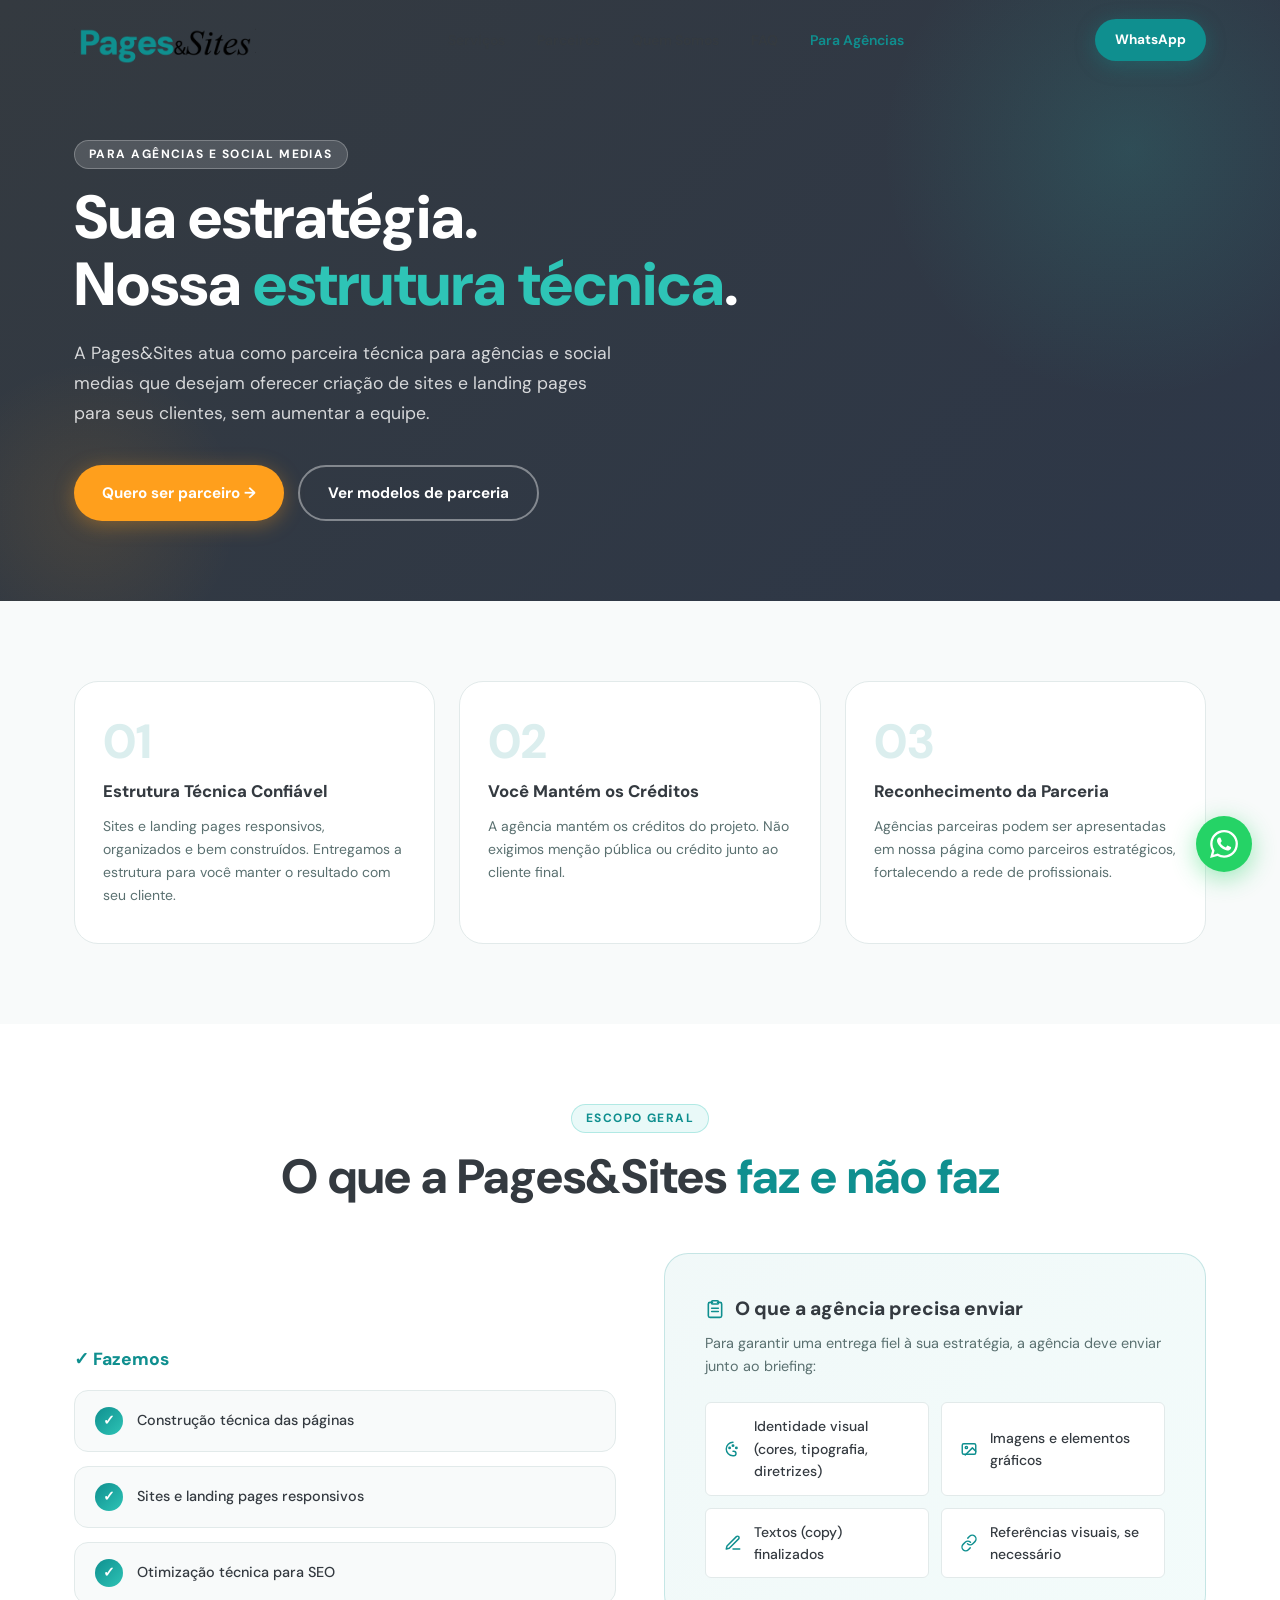
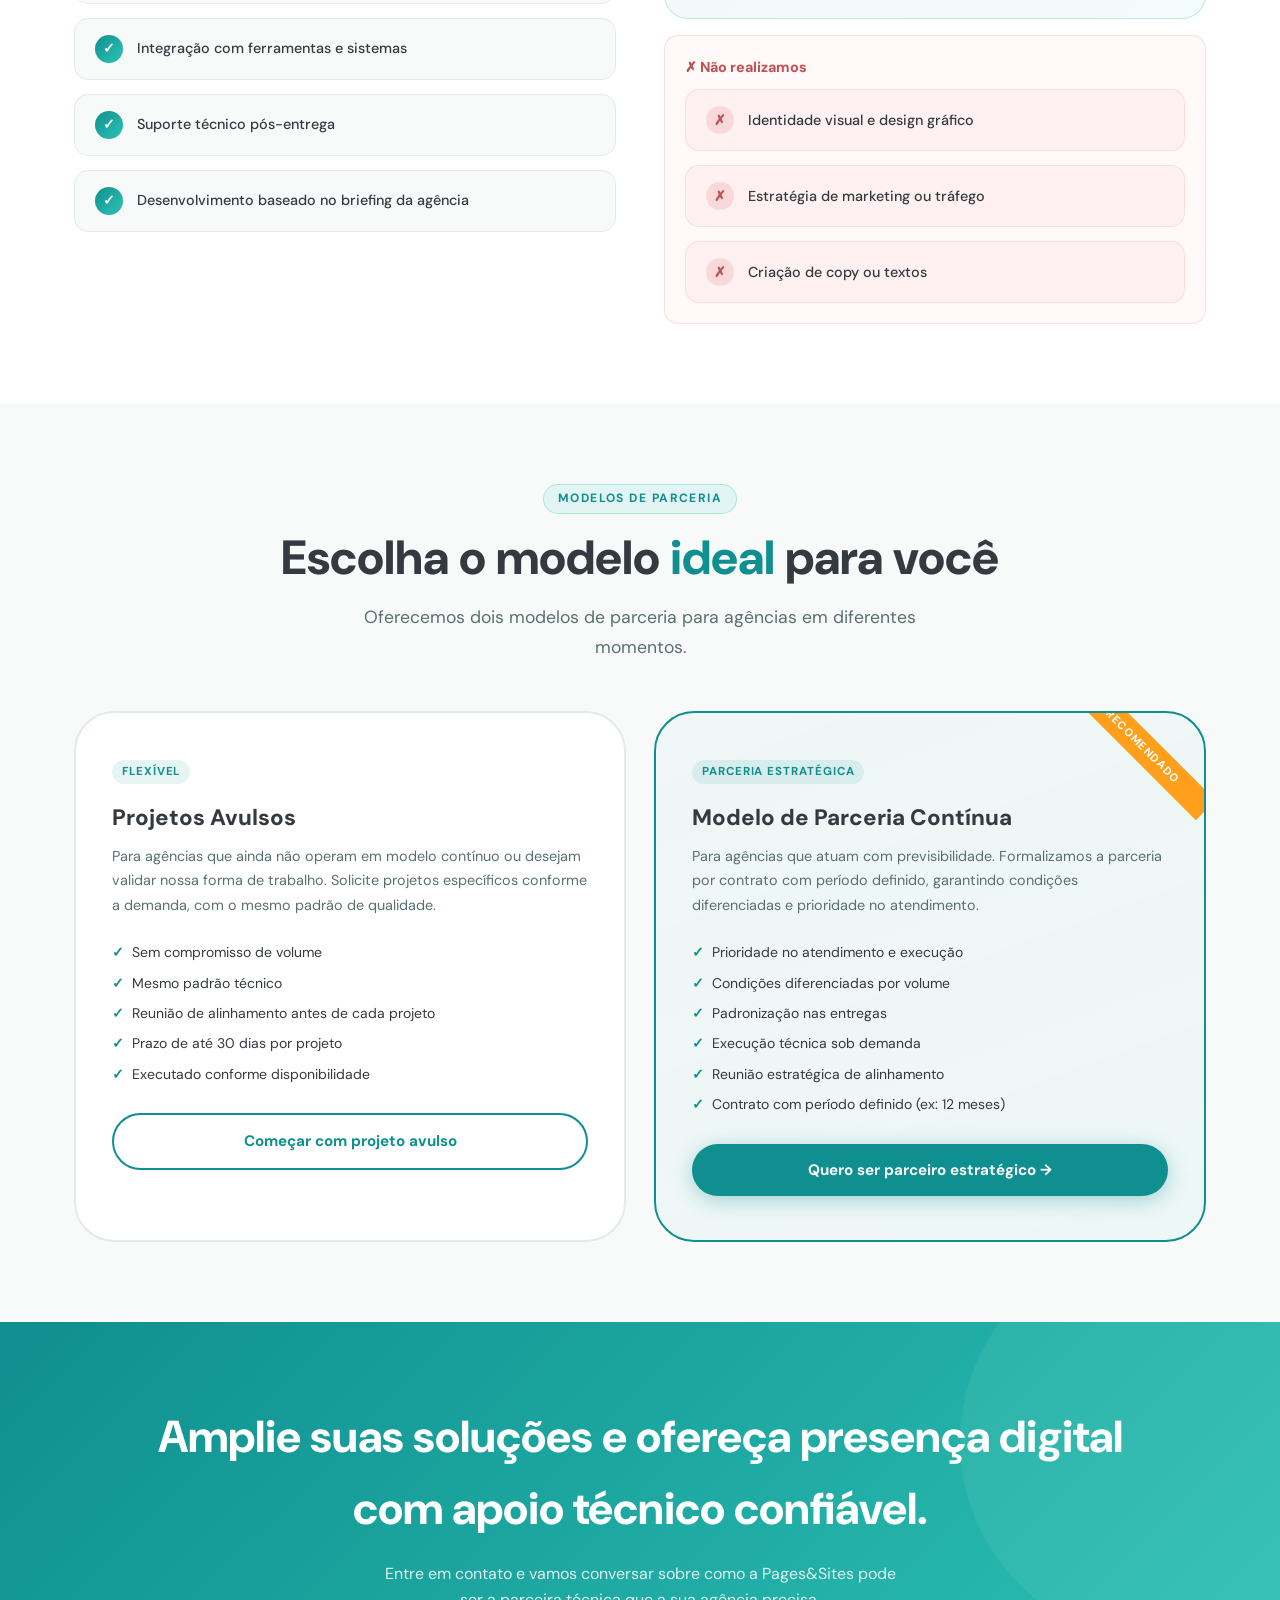
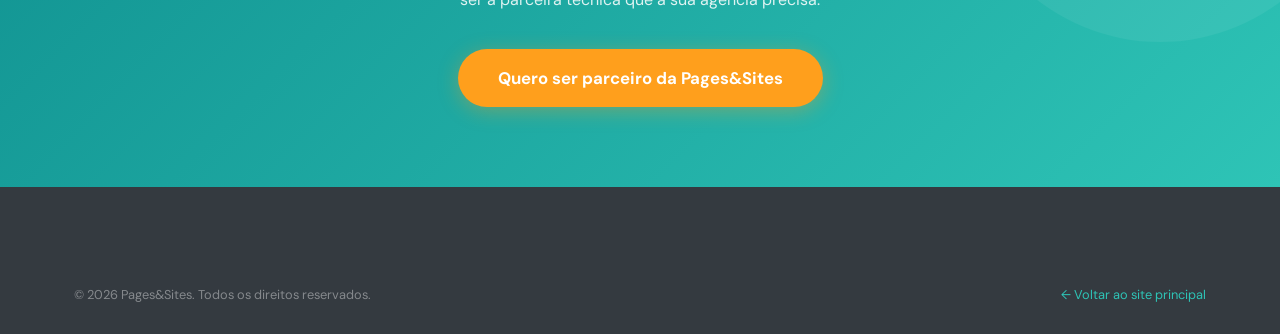
==== para-agencias.html @ 8417a58c "primeiro commit" ====
<!DOCTYPE html>
<html lang="pt-BR">
<head>
  <meta charset="UTF-8" />
  <meta name="viewport" content="width=device-width, initial-scale=1.0" />
  <title>Para Agências — Pages&amp;Sites</title>
  <meta name="description" content="Parceria técnica para agências e social medias. Terceirize o desenvolvimento de sites e landing pages com qualidade e confiança." />
  <link rel="stylesheet" href="style.css" />
  <style>
    .agencies-page-hero {
      padding: 140px 0 80px;
      background: linear-gradient(135deg, var(--text-dark) 0%, #2d3748 100%);
      position: relative;
      overflow: hidden;
    }
    .agencies-page-hero::before {
      content: '';
      position: absolute;
      top: -100px; right: -100px;
      width: 500px; height: 500px;
      background: radial-gradient(circle, rgba(46,196,182,.15) 0%, transparent 70%);
    }
    .agencies-page-hero::after {
      content: '';
      position: absolute;
      bottom: -60px; left: -60px;
      width: 300px; height: 300px;
      background: radial-gradient(circle, rgba(255,159,28,.1) 0%, transparent 70%);
    }
    .agencies-page-hero .section-label {
      background: rgba(255,255,255,.15);
      border-color: rgba(255,255,255,.25);
      color: white;
    }
    .agencies-page-hero h1 {
      font-family: var(--font-display);
      font-size: clamp(2.4rem, 5vw, 3.8rem);
      font-weight: 800;
      color: white;
      line-height: 1.1;
      margin-bottom: 20px;
    }
    .agencies-page-hero h1 span { color: var(--teal-light); }
    .agencies-page-hero p {
      color: rgba(255,255,255,.8);
      font-size: 1.1rem;
      line-height: 1.7;
      max-width: 540px;
      margin-bottom: 36px;
    }
    .agencies-hero-content { position: relative; z-index: 2; }

    /* Benefits grid */
    .benefits-grid {
      display: grid;
      grid-template-columns: repeat(3, 1fr);
      gap: 24px;
      padding: 80px 0;
    }
    .benefit-card {
      background: var(--white);
      border: 1px solid var(--gray-200);
      border-radius: var(--radius-lg);
      padding: 36px 28px;
      transition: var(--transition);
    }
    .benefit-card:hover {
      border-color: var(--teal-light);
      box-shadow: var(--shadow-md);
      transform: translateY(-4px);
    }
    .benefit-num {
      font-family: var(--font-display);
      font-size: 3rem;
      font-weight: 800;
      color: rgba(15,143,143,.15);
      line-height: 1;
      margin-bottom: 12px;
    }
    .benefit-card h3 {
      font-family: var(--font-display);
      font-size: 1.05rem;
      font-weight: 800;
      margin-bottom: 10px;
      color: var(--text-dark);
    }
    .benefit-card p { font-size: .875rem; color: var(--gray-600); line-height: 1.65; }

    /* Scope */
    .scope-section {
      background: var(--white);
      padding: 80px 0;
    }
    .scope-grid {
      display: grid;
      grid-template-columns: 1fr 1fr;
      gap: 48px;
      align-items: center;
      margin-top: 48px;
    }
    .scope-list { display: flex; flex-direction: column; gap: 14px; }
    .scope-item {
      display: flex;
      align-items: center;
      gap: 14px;
      padding: 16px 20px;
      background: var(--bg-white);
      border-radius: var(--radius-md);
      border: 1px solid var(--gray-200);
      font-size: .9rem;
      font-weight: 500;
    }
    .scope-item-check {
      width: 28px; height: 28px; min-width: 28px;
      border-radius: 50%;
      background: linear-gradient(135deg, var(--teal-dark), var(--teal-light));
      display: flex; align-items: center; justify-content: center;
      color: white; font-size: .85rem; font-weight: 700;
    }
    .scope-no {
      background: rgba(255,100,100,.05);
      border-color: rgba(255,100,100,.15);
    }
    .scope-no .scope-item-check {
      background: rgba(200,80,80,.15);
      color: #c05050;
    }

    .briefing-box {
      background: linear-gradient(135deg, rgba(15,143,143,.06), rgba(46,196,182,.06));
      border: 1px solid rgba(15,143,143,.2);
      border-radius: var(--radius-lg);
      padding: 40px;
    }
    .briefing-box h3 {
      font-family: var(--font-display);
      font-size: 1.2rem;
      font-weight: 800;
      margin-bottom: 8px;
    }
    .briefing-box-title {
      display: flex;
      align-items: center;
      gap: 10px;
    }
    .briefing-box-title .icon-svg {
      width: 20px;
      height: 20px;
      color: var(--teal-dark);
    }
    .briefing-box p {
      color: var(--gray-600);
      font-size: .9rem;
      margin-bottom: 24px;
      line-height: 1.6;
    }
    .briefing-items {
      display: grid;
      grid-template-columns: 1fr 1fr;
      gap: 12px;
    }
    .briefing-item {
      display: flex;
      align-items: center;
      gap: 10px;
      font-size: .875rem;
      font-weight: 500;
      background: var(--white);
      border-radius: var(--radius-sm);
      padding: 12px 16px;
      border: 1px solid var(--gray-200);
    }
    .briefing-item-icon {
      width: 22px;
      height: 22px;
      display: flex;
      align-items: center;
      justify-content: center;
      color: var(--teal-dark);
      flex-shrink: 0;
    }
    .briefing-item-icon .icon-svg {
      width: 18px;
      height: 18px;
    }

    /* Partnership models */
    .partnership-models {
      padding: 80px 0;
      background: var(--bg-white);
    }
    .models-grid {
      display: grid;
      grid-template-columns: 1fr 1fr;
      gap: 28px;
      margin-top: 48px;
    }
    .model-card {
      background: var(--white);
      border: 2px solid var(--gray-200);
      border-radius: var(--radius-xl);
      padding: 44px 36px;
      transition: var(--transition);
      position: relative;
      overflow: hidden;
    }
    .model-card.highlight-card {
      border-color: var(--teal-dark);
      background: linear-gradient(160deg, rgba(15,143,143,.03), rgba(46,196,182,.05));
    }
    .model-card.highlight-card::before {
      content: 'Recomendado';
      position: absolute;
      top: 20px; right: -28px;
      background: var(--orange);
      color: white;
      font-family: var(--font-display);
      font-size: .7rem;
      font-weight: 700;
      letter-spacing: .08em;
      text-transform: uppercase;
      padding: 5px 40px;
      transform: rotate(45deg);
    }
    .model-card h3 {
      font-family: var(--font-display);
      font-size: 1.4rem;
      font-weight: 800;
      margin-bottom: 8px;
    }
    .model-card .model-tag {
      display: inline-block;
      font-size: .72rem;
      font-weight: 700;
      text-transform: uppercase;
      letter-spacing: .08em;
      padding: 3px 10px;
      border-radius: 99px;
      background: rgba(15,143,143,.1);
      color: var(--teal-dark);
      margin-bottom: 16px;
    }
    .model-card p {
      font-size: .9rem;
      color: var(--gray-600);
      line-height: 1.7;
      margin-bottom: 24px;
    }
    .model-features { display: flex; flex-direction: column; gap: 8px; margin-bottom: 28px; }
    .model-features li {
      font-size: .875rem;
      display: flex; align-items: center; gap: 8px;
      color: var(--text-dark);
    }
    .model-features li::before { content: '✓'; color: var(--teal-dark); font-weight: 700; }

    @media (max-width: 768px) {
      .benefits-grid { grid-template-columns: 1fr; }
      .scope-grid { grid-template-columns: 1fr; }
      .models-grid { grid-template-columns: 1fr; }
      .briefing-items { grid-template-columns: 1fr; }
    }
  </style>
</head>
<body>

<!-- Floating WhatsApp -->
<a href="https://wa.me/5500000000000" target="_blank" class="whatsapp-float">
  <svg viewBox="0 0 24 24" xmlns="http://www.w3.org/2000/svg"><path d="M17.472 14.382c-.297-.149-1.758-.867-2.03-.967-.273-.099-.471-.148-.67.15-.197.297-.767.966-.94 1.164-.173.199-.347.223-.644.075-.297-.15-1.255-.463-2.39-1.475-.883-.788-1.48-1.761-1.653-2.059-.173-.297-.018-.458.13-.606.134-.133.298-.347.446-.52.149-.174.198-.298.298-.497.099-.198.05-.371-.025-.52-.075-.149-.669-1.612-.916-2.207-.242-.579-.487-.5-.669-.51-.173-.008-.371-.01-.57-.01-.198 0-.52.074-.792.372-.272.297-1.04 1.016-1.04 2.479 0 1.462 1.065 2.875 1.213 3.074.149.198 2.096 3.2 5.077 4.487.709.306 1.262.489 1.694.625.712.227 1.36.195 1.871.118.571-.085 1.758-.719 2.006-1.413.248-.694.248-1.289.173-1.413-.074-.124-.272-.198-.57-.347m-5.421 7.403h-.004a9.87 9.87 0 01-5.031-1.378l-.361-.214-3.741.982.998-3.648-.235-.374a9.86 9.86 0 01-1.51-5.26c.001-5.45 4.436-9.884 9.888-9.884 2.64 0 5.122 1.03 6.988 2.898a9.825 9.825 0 012.893 6.994c-.003 5.45-4.437 9.884-9.885 9.884m8.413-18.297A11.815 11.815 0 0012.05 0C5.495 0 .16 5.335.157 11.892c0 2.096.547 4.142 1.588 5.945L.057 24l6.305-1.654a11.882 11.882 0 005.683 1.448h.005c6.554 0 11.890-5.335 11.893-11.893a11.821 11.821 0 00-3.48-8.413z"/></svg>
</a>

<!-- Navbar -->
<nav class="navbar scrolled" id="navbar">
  <div class="container nav-inner">
    <a href="index.html" class="nav-logo" aria-label="Pages e Sites">
      <img src="image.png" alt="Pages e Sites" class="logo-image logo-image-nav" />
    </a>
    <ul class="nav-links">
      <li><a href="index.html#servicos">Serviços</a></li>
      <li><a href="index.html#parceiros">Parceiros</a></li>
      <li><a href="index.html#quem-somos">Quem Somos</a></li>
      <li><a href="index.html#faq">FAQ</a></li>
      <li><a href="para-agencias.html" style="color:var(--teal-dark)">Para Agências</a></li>
    </ul>
    <div class="nav-cta">
      <a href="https://wa.me/5500000000000" target="_blank" class="btn btn-primary">WhatsApp</a>
    </div>
  </div>
</nav>

<!-- Hero -->
<section class="agencies-page-hero">
  <div class="container">
    <div class="agencies-hero-content">
      <span class="section-label">Para Agências e Social Medias</span>
      <h1>Sua estratégia.<br>Nossa <span>estrutura técnica</span>.</h1>
      <p>A Pages&amp;Sites atua como parceira técnica para agências e social medias que desejam oferecer criação de sites e landing pages para seus clientes, sem aumentar a equipe.</p>
      <div style="display:flex;gap:14px;flex-wrap:wrap;">
        <a href="https://wa.me/5500000000000" target="_blank" class="btn btn-orange">
          Quero ser parceiro →
        </a>
        <a href="#modelos" class="btn btn-secondary" style="border-color:rgba(255,255,255,.4);color:white">
          Ver modelos de parceria
        </a>
      </div>
    </div>
  </div>
</section>

<!-- Benefits -->
<section style="background:var(--bg-white)">
  <div class="container">
    <div class="benefits-grid">
      <div class="benefit-card fade-up">
        <div class="benefit-num">01</div>
        <h3>Estrutura Técnica Confiável</h3>
        <p>Sites e landing pages responsivos, organizados e bem construídos. Entregamos a estrutura para você manter o resultado com seu cliente.</p>
      </div>
      <div class="benefit-card fade-up">
        <div class="benefit-num">02</div>
        <h3>Você Mantém os Créditos</h3>
        <p>A agência mantém os créditos do projeto. Não exigimos menção pública ou crédito junto ao cliente final.</p>
      </div>
      <div class="benefit-card fade-up">
        <div class="benefit-num">03</div>
        <h3>Reconhecimento da Parceria</h3>
        <p>Agências parceiras podem ser apresentadas em nossa página como parceiros estratégicos, fortalecendo a rede de profissionais.</p>
      </div>
    </div>
  </div>
</section>

<!-- Scope -->
<section class="scope-section">
  <div class="container">
    <div style="text-align:center;margin-bottom:0">
      <span class="section-label">Escopo Geral</span>
      <h2 class="section-title">O que a Pages&amp;Sites <span class="highlight">faz e não faz</span></h2>
    </div>
    <div class="scope-grid">
      <div>
        <h3 style="font-family:var(--font-display);font-size:1.1rem;font-weight:800;margin-bottom:16px;color:var(--teal-dark)">✓ Fazemos</h3>
        <div class="scope-list">
          <div class="scope-item"><div class="scope-item-check">✓</div> Construção técnica das páginas</div>
          <div class="scope-item"><div class="scope-item-check">✓</div> Sites e landing pages responsivos</div>
          <div class="scope-item"><div class="scope-item-check">✓</div> Otimização técnica para SEO</div>
          <div class="scope-item"><div class="scope-item-check">✓</div> Integração com ferramentas e sistemas</div>
          <div class="scope-item"><div class="scope-item-check">✓</div> Suporte técnico pós-entrega</div>
          <div class="scope-item"><div class="scope-item-check">✓</div> Desenvolvimento baseado no briefing da agência</div>
        </div>
      </div>
      <div>
        <div class="briefing-box">
          <h3 class="briefing-box-title"><svg class="icon-svg" viewBox="0 0 24 24" aria-hidden="true"><rect x="8" y="2" width="8" height="4" rx="1"></rect><path d="M9 4H6a2 2 0 0 0-2 2v14a2 2 0 0 0 2 2h12a2 2 0 0 0 2-2V6a2 2 0 0 0-2-2h-3"></path><path d="M8 11h8"></path><path d="M8 15h8"></path></svg>O que a agência precisa enviar</h3>
          <p>Para garantir uma entrega fiel à sua estratégia, a agência deve enviar junto ao briefing:</p>
          <div class="briefing-items">
            <div class="briefing-item"><span class="briefing-item-icon"><svg class="icon-svg" viewBox="0 0 24 24" aria-hidden="true"><path d="M12 3a9 9 0 1 0 0 18h1a3 3 0 0 0 0-6h-1"></path><circle cx="7.5" cy="10.5" r="1"></circle><circle cx="12" cy="7.5" r="1"></circle><circle cx="16.5" cy="10.5" r="1"></circle></svg></span> Identidade visual (cores, tipografia, diretrizes)</div>
            <div class="briefing-item"><span class="briefing-item-icon"><svg class="icon-svg" viewBox="0 0 24 24" aria-hidden="true"><rect x="3" y="5" width="18" height="14" rx="2"></rect><circle cx="8.5" cy="10" r="1.5"></circle><path d="m21 15-4.5-4.5L7 20"></path></svg></span> Imagens e elementos gráficos</div>
            <div class="briefing-item"><span class="briefing-item-icon"><svg class="icon-svg" viewBox="0 0 24 24" aria-hidden="true"><path d="M12 20h9"></path><path d="M16.5 3.5a2.1 2.1 0 1 1 3 3L7 19l-4 1 1-4Z"></path></svg></span> Textos (copy) finalizados</div>
            <div class="briefing-item"><span class="briefing-item-icon"><svg class="icon-svg" viewBox="0 0 24 24" aria-hidden="true"><path d="M10 13a5 5 0 0 0 7.07 0l2.83-2.83a5 5 0 0 0-7.07-7.07L10.4 5.5"></path><path d="M14 11a5 5 0 0 0-7.07 0L4.1 13.83a5 5 0 0 0 7.07 7.07L13.6 18.5"></path></svg></span> Referências visuais, se necessário</div>
          </div>
        </div>

        <div style="margin-top:16px;padding:20px;background:rgba(255,100,100,.04);border:1px solid rgba(200,80,80,.15);border-radius:var(--radius-md)">
          <h4 style="font-family:var(--font-display);font-weight:700;font-size:.9rem;color:#c05050;margin-bottom:10px">✗ Não realizamos</h4>
          <div class="scope-list">
            <div class="scope-item scope-no"><div class="scope-item-check">✗</div> Identidade visual e design gráfico</div>
            <div class="scope-item scope-no"><div class="scope-item-check">✗</div> Estratégia de marketing ou tráfego</div>
            <div class="scope-item scope-no"><div class="scope-item-check">✗</div> Criação de copy ou textos</div>
          </div>
        </div>
      </div>
    </div>
  </div>
</section>

<!-- Partnership Models -->
<section class="partnership-models" id="modelos">
  <div class="container">
    <div style="text-align:center">
      <span class="section-label">Modelos de Parceria</span>
      <h2 class="section-title">Escolha o modelo <span class="highlight">ideal</span> para você</h2>
      <p class="section-subtitle" style="margin:0 auto">Oferecemos dois modelos de parceria para agências em diferentes momentos.</p>
    </div>

    <div class="models-grid">
      <div class="model-card">
        <span class="model-tag">Flexível</span>
        <h3>Projetos Avulsos</h3>
        <p>Para agências que ainda não operam em modelo contínuo ou desejam validar nossa forma de trabalho. Solicite projetos específicos conforme a demanda, com o mesmo padrão de qualidade.</p>
        <ul class="model-features">
          <li>Sem compromisso de volume</li>
          <li>Mesmo padrão técnico</li>
          <li>Reunião de alinhamento antes de cada projeto</li>
          <li>Prazo de até 30 dias por projeto</li>
          <li>Executado conforme disponibilidade</li>
        </ul>
        <a href="https://wa.me/5500000000000" target="_blank" class="btn btn-secondary" style="width:100%;justify-content:center">Começar com projeto avulso</a>
      </div>

      <div class="model-card highlight-card">
        <span class="model-tag">Parceria Estratégica</span>
        <h3>Modelo de Parceria Contínua</h3>
        <p>Para agências que atuam com previsibilidade. Formalizamos a parceria por contrato com período definido, garantindo condições diferenciadas e prioridade no atendimento.</p>
        <ul class="model-features">
          <li>Prioridade no atendimento e execução</li>
          <li>Condições diferenciadas por volume</li>
          <li>Padronização nas entregas</li>
          <li>Execução técnica sob demanda</li>
          <li>Reunião estratégica de alinhamento</li>
          <li>Contrato com período definido (ex: 12 meses)</li>
        </ul>
        <a href="https://wa.me/5500000000000" target="_blank" class="btn btn-primary" style="width:100%;justify-content:center">Quero ser parceiro estratégico →</a>
      </div>
    </div>
  </div>
</section>

<!-- Agency CTA -->
<section style="padding:80px 0;background:linear-gradient(135deg,var(--teal-dark),var(--teal-light));position:relative;overflow:hidden">
  <div style="position:absolute;top:-80px;right:-80px;width:400px;height:400px;background:rgba(255,255,255,.06);border-radius:50%"></div>
  <div class="container" style="text-align:center;position:relative;z-index:2">
    <h2 style="font-family:var(--font-display);font-size:clamp(1.8rem,3.5vw,2.8rem);font-weight:800;color:white;margin-bottom:16px">
      Amplie suas soluções e ofereça presença digital<br>com apoio técnico confiável.
    </h2>
    <p style="color:rgba(255,255,255,.85);font-size:1rem;margin-bottom:36px;max-width:520px;margin-left:auto;margin-right:auto">
      Entre em contato e vamos conversar sobre como a Pages&amp;Sites pode ser a parceira técnica que a sua agência precisa.
    </p>
    <a href="https://wa.me/5500000000000" target="_blank" class="btn btn-orange" style="font-size:1.05rem;padding:16px 40px">
      Quero ser parceiro da Pages&amp;Sites
    </a>
  </div>
</section>

<!-- Footer -->
<footer class="footer">
  <div class="container">
    <div class="footer-bottom" style="padding:28px 0;border-top:none">
      <span>© 2026 Pages&amp;Sites. Todos os direitos reservados.</span>
      <a href="index.html" style="color:var(--teal-light)">← Voltar ao site principal</a>
    </div>
  </div>
</footer>

<script>
const navbar = document.getElementById('navbar');
window.addEventListener('scroll', () => {
  navbar.classList.toggle('scrolled', window.scrollY > 40);
});
const fadeEls = document.querySelectorAll('.fade-up');
const observer = new IntersectionObserver(entries => {
  entries.forEach(e => { if (e.isIntersecting) e.target.classList.add('visible'); });
}, { threshold: 0.15 });
fadeEls.forEach(el => observer.observe(el));
</script>
</body>
</html>
---- style.css ----
/* =========================================
   PAGES & SITES — Landing Page Stylesheet
   ========================================= */

@import url('https://fonts.googleapis.com/css2?family=DM+Sans:ital,opsz,wght@0,9..40,300;0,9..40,400;0,9..40,500;0,9..40,700;0,9..40,800;1,9..40,300&display=swap');

/* ─── CSS Variables ─── */
:root {
  --teal-dark:   #0F8F8F;
  --teal-light:  #2EC4B6;
  --text-dark:   #343A40;
  --bg-white:    #F8FAFA;
  --orange:      #FF9F1C;
  --white:       #ffffff;
  --gray-100:    #f1f5f5;
  --gray-200:    #e2eaea;
  --gray-400:    #8fa8a8;
  --gray-600:    #5a7070;

  --font-display: 'DM Sans', sans-serif;
  --font-body:    'DM Sans', sans-serif;

  --radius-sm: 6px;
  --radius-md: 14px;
  --radius-lg: 24px;
  --radius-xl: 40px;

  --shadow-sm: 0 2px 8px rgba(15,143,143,.08);
  --shadow-md: 0 8px 32px rgba(15,143,143,.14);
  --shadow-lg: 0 20px 60px rgba(15,143,143,.18);

  --transition: .3s cubic-bezier(.25,.8,.25,1);
}

/* ─── Reset & Base ─── */
*, *::before, *::after { box-sizing: border-box; margin: 0; padding: 0; }
html { scroll-behavior: smooth; font-size: 16px; }
body {
  font-family: var(--font-body);
  color: var(--text-dark);
  background: var(--bg-white);
  line-height: 1.6;
  overflow-x: hidden;
}
img { max-width: 100%; display: block; }
a { text-decoration: none; color: inherit; }
ul { list-style: none; }
button { cursor: pointer; border: none; background: none; font-family: inherit; }

.icon-svg {
  width: 1em;
  height: 1em;
  fill: none;
  stroke: currentColor;
  stroke-width: 1.9;
  stroke-linecap: round;
  stroke-linejoin: round;
  flex-shrink: 0;
}

/* ─── Utility ─── */
.container { max-width: 1180px; margin: 0 auto; padding: 0 24px; }
.section-label {
  display: inline-block;
  font-family: var(--font-display);
  font-size: .75rem;
  font-weight: 700;
  letter-spacing: .12em;
  text-transform: uppercase;
  color: var(--teal-dark);
  background: rgba(46,196,182,.1);
  border: 1px solid rgba(46,196,182,.3);
  padding: 4px 14px;
  border-radius: 99px;
  margin-bottom: 16px;
}
.section-title {
  font-family: var(--font-display);
  font-size: clamp(2rem, 4vw, 3rem);
  font-weight: 800;
  line-height: 1.15;
  color: var(--text-dark);
  margin-bottom: 18px;
}
.section-subtitle {
  font-size: 1.1rem;
  color: var(--gray-600);
  max-width: 560px;
  line-height: 1.7;
}
.highlight { color: var(--teal-dark); }
.highlight-orange { color: var(--orange); }

/* ─── Buttons ─── */
.btn {
  display: inline-flex;
  align-items: center;
  gap: 8px;
  font-family: var(--font-display);
  font-weight: 700;
  font-size: .95rem;
  padding: 14px 28px;
  border-radius: 99px;
  transition: var(--transition);
  white-space: nowrap;
}
.btn-primary {
  background: var(--teal-dark);
  color: var(--white);
  box-shadow: 0 4px 20px rgba(15,143,143,.35);
}
.btn-primary:hover {
  background: var(--teal-light);
  transform: translateY(-2px);
  box-shadow: 0 8px 28px rgba(15,143,143,.45);
}
.btn-secondary {
  background: transparent;
  color: var(--teal-dark);
  border: 2px solid var(--teal-dark);
}
.btn-secondary:hover {
  background: var(--teal-dark);
  color: var(--white);
  transform: translateY(-2px);
}
.btn-orange {
  background: var(--orange);
  color: var(--white);
  box-shadow: 0 4px 20px rgba(255,159,28,.35);
}
.btn-orange:hover {
  background: #e8900f;
  transform: translateY(-2px);
  box-shadow: 0 8px 28px rgba(255,159,28,.45);
}
.btn-whatsapp {
  background: #25D366;
  color: var(--white);
  box-shadow: 0 4px 20px rgba(37,211,102,.3);
}
.btn-whatsapp:hover {
  background: #1ebe5a;
  transform: translateY(-2px);
}
.btn svg { width: 18px; height: 18px; }

/* ════════════════════════════════════════
   NAVBAR
════════════════════════════════════════ */
.navbar {
  position: fixed;
  top: 0; left: 0; right: 0;
  z-index: 1000;
  padding: 16px 0;
  transition: background var(--transition), box-shadow var(--transition), padding var(--transition);
}
.navbar.scrolled {
  background: rgba(248,250,250,.95);
  backdrop-filter: blur(16px);
  box-shadow: 0 2px 20px rgba(15,143,143,.1);
  padding: 10px 0;
}
.nav-inner {
  display: flex;
  align-items: center;
  justify-content: space-between;
  gap: 24px;
}
.nav-logo {
  display: inline-flex;
  align-items: center;
  justify-content: center;
  flex-shrink: 0;
  width: 182px;
  height: 48px;
  position: relative;
  overflow: hidden;
}
.logo-image {
  max-width: none;
}
.logo-image-nav {
  position: absolute;
  top: 50%;
  left: 50%;
  width: 430px;
  height: auto;
  transform: translate(-50%, -50%);
}
.nav-links {
  display: flex;
  align-items: center;
  gap: 32px;
}
.nav-links a {
  font-family: var(--font-display);
  font-weight: 600;
  font-size: .875rem;
  color: var(--text-dark);
  transition: color var(--transition);
  position: relative;
}
.nav-links a::after {
  content: '';
  position: absolute;
  bottom: -3px; left: 0;
  width: 0; height: 2px;
  background: var(--teal-dark);
  border-radius: 2px;
  transition: width var(--transition);
}
.nav-links a:hover { color: var(--teal-dark); }
.nav-links a:hover::after { width: 100%; }
.nav-cta { display: flex; align-items: center; gap: 12px; }
.nav-cta .btn { padding: 10px 20px; font-size: .85rem; }

/* Hamburger */
.hamburger {
  display: none;
  flex-direction: column;
  gap: 5px;
  padding: 6px;
}
.hamburger span {
  display: block;
  width: 24px; height: 2px;
  background: var(--text-dark);
  border-radius: 2px;
  transition: var(--transition);
}
.mobile-menu {
  display: none;
  position: fixed;
  top: 0; left: 0; right: 0; bottom: 0;
  background: var(--bg-white);
  z-index: 999;
  padding: 100px 24px 40px;
  flex-direction: column;
  gap: 24px;
}
.mobile-menu.open { display: flex; }
.mobile-menu a {
  font-family: var(--font-display);
  font-size: 1.5rem;
  font-weight: 700;
  color: var(--text-dark);
  border-bottom: 1px solid var(--gray-200);
  padding-bottom: 20px;
}
.mobile-menu-close {
  position: absolute;
  top: 20px; right: 24px;
  font-size: 2rem;
  color: var(--text-dark);
}

/* Floating WhatsApp */
.whatsapp-float {
  position: fixed;
  bottom: 28px; right: 28px;
  z-index: 990;
  width: 56px; height: 56px;
  background: #25D366;
  border-radius: 50%;
  display: flex; align-items: center; justify-content: center;
  box-shadow: 0 6px 24px rgba(37,211,102,.45);
  transition: var(--transition);
  animation: pulse-green 2.5s infinite;
}
.whatsapp-float:hover { transform: scale(1.12); }
.whatsapp-float svg { width: 28px; height: 28px; fill: white; }

@keyframes pulse-green {
  0%, 100% { box-shadow: 0 6px 24px rgba(37,211,102,.45); }
  50% { box-shadow: 0 6px 36px rgba(37,211,102,.7); }
}

/* ════════════════════════════════════════
   HERO / CAPA
════════════════════════════════════════ */
.hero {
  min-height: 100vh;
  display: flex;
  align-items: center;
  padding: 120px 0 80px;
  background: linear-gradient(135deg, #e8f7f7 0%, var(--bg-white) 55%, #fff8ef 100%);
  position: relative;
  overflow: hidden;
}
.hero::before {
  content: '';
  position: absolute;
  top: -200px; right: -200px;
  width: 700px; height: 700px;
  background: radial-gradient(circle, rgba(46,196,182,.12) 0%, transparent 70%);
  pointer-events: none;
}
.hero::after {
  content: '';
  position: absolute;
  bottom: -100px; left: -100px;
  width: 400px; height: 400px;
  background: radial-gradient(circle, rgba(255,159,28,.08) 0%, transparent 70%);
  pointer-events: none;
}
.hero-grid {
  display: grid;
  grid-template-columns: 1fr 1fr;
  gap: 60px;
  align-items: center;
}
.hero-content { position: relative; z-index: 2; }
.hero-badge {
  display: inline-flex;
  align-items: center;
  gap: 8px;
  background: rgba(15,143,143,.08);
  border: 1px solid rgba(15,143,143,.2);
  border-radius: 99px;
  padding: 6px 16px 6px 8px;
  margin-bottom: 28px;
  font-size: .85rem;
  font-weight: 500;
  color: var(--teal-dark);
}
.hero-badge-dot {
  width: 8px; height: 8px;
  background: var(--teal-light);
  border-radius: 50%;
  animation: blink 1.5s infinite;
}
@keyframes blink {
  0%, 100% { opacity: 1; }
  50% { opacity: .3; }
}
.hero-title {
  font-family: var(--font-display);
  font-size: clamp(2.4rem, 5vw, 3.8rem);
  font-weight: 800;
  line-height: 1.1;
  color: var(--text-dark);
  margin-bottom: 22px;
}
.hero-title .line-accent {
  color: var(--teal-dark);
  position: relative;
  display: inline-block;
}
.hero-title .line-accent::after {
  content: '';
  position: absolute;
  bottom: 4px; left: 0; right: 0;
  height: 6px;
  background: rgba(46,196,182,.25);
  border-radius: 3px;
  z-index: -1;
}
@media (min-width: 992px) {
  .hero-title .line-accent {
    white-space: nowrap;
  }
}
.hero-sub {
  font-size: 1.1rem;
  color: var(--gray-600);
  line-height: 1.75;
  margin-bottom: 38px;
  max-width: 480px;
}
.hero-actions { display: flex; gap: 14px; flex-wrap: wrap; }

/* Hero visual */
.hero-visual {
  position: relative;
  z-index: 2;
}
.hero-img-wrapper {
  border-radius: var(--radius-lg);
  overflow: hidden;
  box-shadow: var(--shadow-lg);
  position: relative;
  aspect-ratio: 4/3;
  background: var(--gray-200);
}
/* ⚠️ IMAGEM EXTERNA NECESSÁRIA — coloque uma imagem de pessoa trabalhando
   com computador, escritório moderno ou mockup de site. Exemplo Unsplash:
   https://images.unsplash.com/photo-1600880292203-757bb62b4baf?w=800
   Substitua o src abaixo no HTML pelo URL real da imagem. */
.hero-img-wrapper img {
  width: 100%; height: 100%;
  object-fit: cover;
}
.hero-card {
  position: absolute;
  background: var(--white);
  border-radius: var(--radius-md);
  box-shadow: var(--shadow-md);
  padding: 16px 20px;
  font-family: var(--font-display);
  font-weight: 700;
  font-size: .9rem;
  display: flex;
  align-items: center;
  gap: 10px;
}
.hero-card-1 { bottom: -20px; left: -20px; }
.hero-card-2 { top: -20px; right: -20px; }
.hero-card-icon {
  width: 36px; height: 36px;
  border-radius: 8px;
  display: flex; align-items: center; justify-content: center;
  font-size: 1.2rem;
}
.hero-card-icon .icon-svg { width: 18px; height: 18px; }
.hero-card-icon.teal { background: rgba(15,143,143,.12); color: var(--teal-dark); }
.hero-card-icon.orange { background: rgba(255,159,28,.15); color: #c07800; }
.hero-card small { display: block; font-weight: 400; color: var(--gray-400); font-size: .75rem; }

/* Stats strip */
.hero-stats {
  display: flex;
  gap: 40px;
  margin-top: 44px;
  padding-top: 36px;
  border-top: 1px solid var(--gray-200);
}
.stat-item { text-align: left; }
.stat-number {
  font-family: var(--font-display);
  font-size: 2rem;
  font-weight: 800;
  color: var(--teal-dark);
  line-height: 1;
  margin-bottom: 4px;
}
.stat-label { font-size: .8rem; color: var(--gray-400); font-weight: 500; }

/* ════════════════════════════════════════
   PROCESS — Timeline
════════════════════════════════════════ */
.process {
  padding: 100px 0;
  background: var(--white);
}
.process-header { text-align: center; margin-bottom: 64px; }
.process-header .section-subtitle { margin: 0 auto; }

.timeline {
  position: relative;
  display: grid;
  grid-template-columns: repeat(5, 1fr);
  gap: 0;
  margin-bottom: 64px;
}
.timeline::before {
  content: '';
  position: absolute;
  top: 32px; left: calc(10% + 16px); right: calc(10% + 16px);
  height: 3px;
  background: linear-gradient(90deg, var(--teal-dark), var(--teal-light));
  border-radius: 2px;
  z-index: 0;
}
.timeline-step {
  display: flex;
  flex-direction: column;
  align-items: center;
  text-align: center;
  padding: 0 12px;
  position: relative;
  z-index: 1;
}
.timeline-num {
  width: 64px; height: 64px;
  border-radius: 50%;
  background: var(--white);
  border: 3px solid var(--teal-dark);
  display: flex; align-items: center; justify-content: center;
  font-family: var(--font-display);
  font-size: 1.3rem;
  font-weight: 800;
  color: var(--teal-dark);
  margin-bottom: 18px;
  box-shadow: 0 4px 16px rgba(15,143,143,.2);
  transition: var(--transition);
  background: linear-gradient(135deg, var(--white), #e8f7f7);
}
.timeline-step:hover .timeline-num {
  background: var(--teal-dark);
  color: var(--white);
  transform: scale(1.1);
}
.timeline-step h4 {
  font-family: var(--font-display);
  font-size: .95rem;
  font-weight: 700;
  color: var(--text-dark);
  margin-bottom: 8px;
  line-height: 1.3;
}
.timeline-step p {
  font-size: .8rem;
  color: var(--gray-600);
  line-height: 1.5;
}

.process-cta-box {
  background: linear-gradient(135deg, rgba(15,143,143,.06), rgba(46,196,182,.06));
  border: 1px solid rgba(15,143,143,.15);
  border-radius: var(--radius-lg);
  padding: 40px 48px;
  display: flex;
  align-items: center;
  justify-content: space-between;
  gap: 32px;
  flex-wrap: wrap;
}
.process-cta-text h3 {
  font-family: var(--font-display);
  font-size: 1.5rem;
  font-weight: 800;
  margin-bottom: 8px;
}
.process-cta-title {
  display: flex;
  align-items: center;
  gap: 10px;
  flex-wrap: wrap;
}
.process-cta-title .icon-svg {
  width: 20px;
  height: 20px;
  color: var(--orange);
}
.process-cta-text p {
  color: var(--gray-600);
  max-width: 480px;
  font-size: .95rem;
  line-height: 1.6;
}

/* ════════════════════════════════════════
   DIFFERENTIALS
════════════════════════════════════════ */
.differentials {
  padding: 100px 0;
  background: var(--bg-white);
}
.diff-grid {
  display: grid;
  grid-template-columns: 1fr 1fr;
  gap: 60px;
  align-items: center;
}
.diff-list { display: flex; flex-direction: column; gap: 20px; margin-top: 32px; }
.diff-item {
  display: flex;
  gap: 16px;
  align-items: flex-start;
  padding: 20px;
  border-radius: var(--radius-md);
  background: var(--white);
  box-shadow: var(--shadow-sm);
  border: 1px solid var(--gray-200);
  transition: var(--transition);
}
.diff-item:hover {
  box-shadow: var(--shadow-md);
  transform: translateX(4px);
  border-color: rgba(15,143,143,.25);
}
.diff-icon {
  width: 44px; height: 44px;
  min-width: 44px;
  border-radius: 10px;
  background: linear-gradient(135deg, var(--teal-dark), var(--teal-light));
  display: flex; align-items: center; justify-content: center;
  color: white;
}
.diff-icon .icon-svg {
  width: 20px;
  height: 20px;
  color: white;
}
.diff-item h4 {
  font-family: var(--font-display);
  font-size: .95rem;
  font-weight: 700;
  margin-bottom: 4px;
}
.diff-item p { font-size: .875rem; color: var(--gray-600); line-height: 1.5; }

/* Mission/Vision/Values interactive */
.mvv-block { position: relative; }
.mvv-tabs {
  display: flex;
  flex-direction: column;
  gap: 4px;
  margin-bottom: 24px;
}
.mvv-tab {
  display: flex;
  align-items: center;
  justify-content: space-between;
  padding: 18px 24px;
  border-radius: var(--radius-md);
  cursor: pointer;
  font-family: var(--font-display);
  font-size: 1rem;
  font-weight: 700;
  color: var(--gray-600);
  background: var(--white);
  border: 2px solid var(--gray-200);
  transition: var(--transition);
}
.mvv-tab-label {
  display: inline-flex;
  align-items: center;
  gap: 12px;
}
.mvv-tab-label .icon-svg {
  width: 18px;
  height: 18px;
}
.mvv-tab:hover, .mvv-tab.active {
  border-color: var(--teal-dark);
  color: var(--teal-dark);
  background: rgba(15,143,143,.04);
}
.mvv-tab > svg { width: 16px; height: 16px; transition: transform var(--transition); }
.mvv-tab.active > svg { transform: rotate(90deg); }

.mvv-content {
  background: linear-gradient(135deg, var(--teal-dark), var(--teal-light));
  border-radius: var(--radius-lg);
  padding: 36px;
  color: white;
  min-height: 220px;
  display: flex;
  align-items: center;
  position: relative;
  overflow: hidden;
}
.mvv-content::before {
  content: '';
  position: absolute;
  top: -40px; right: -40px;
  width: 200px; height: 200px;
  background: rgba(255,255,255,.08);
  border-radius: 50%;
}
.mvv-content-inner { position: relative; z-index: 1; }
.mvv-content h3 {
  font-family: var(--font-display);
  font-size: 1.1rem;
  font-weight: 800;
  opacity: .7;
  text-transform: uppercase;
  letter-spacing: .08em;
  margin-bottom: 12px;
}
.mvv-content p { font-size: 1rem; line-height: 1.7; opacity: .95; }
.mvv-values-list { display: flex; flex-direction: column; gap: 6px; }
.mvv-values-list li {
  display: flex;
  align-items: center;
  gap: 10px;
  font-size: .9rem;
}
.mvv-values-list li::before {
  content: '✦';
  color: var(--orange);
  font-size: .7rem;
}
.mvv-values-list strong { font-weight: 700; }

/* ════════════════════════════════════════
   SERVICES
════════════════════════════════════════ */
.services {
  padding: 100px 0;
  background: var(--white);
}
.services-header { text-align: center; margin-bottom: 60px; }
.services-header .section-subtitle { margin: 0 auto; }

.services-grid {
  display: grid;
  grid-template-columns: repeat(3, 1fr);
  gap: 24px;
  margin-bottom: 24px;
}
.services-grid-bottom {
  display: grid;
  grid-template-columns: repeat(2, 1fr);
  gap: 24px;
}
.service-card {
  background: var(--bg-white);
  border: 2px solid var(--gray-200);
  border-radius: var(--radius-lg);
  padding: 36px 30px;
  transition: var(--transition);
  position: relative;
  overflow: hidden;
  cursor: default;
}
.service-card::before {
  content: '';
  position: absolute;
  top: 0; left: 0; right: 0;
  height: 4px;
  background: linear-gradient(90deg, var(--teal-dark), var(--teal-light));
  opacity: 0;
  transition: opacity var(--transition);
}
.service-card:hover {
  border-color: var(--teal-light);
  box-shadow: var(--shadow-md);
  transform: translateY(-4px);
}
.service-card:hover::before { opacity: 1; }
.service-card.featured {
  background: linear-gradient(135deg, var(--teal-dark), var(--teal-light));
  border-color: transparent;
  color: white;
}
.service-card.featured::before { opacity: 1; background: rgba(255,255,255,.2); height: 100%; top:0; }
.service-emoji {
  width: 44px;
  height: 44px;
  margin-bottom: 16px;
  display: flex;
  align-items: center;
  justify-content: center;
  color: var(--teal-dark);
}
.service-emoji .icon-svg {
  width: 28px;
  height: 28px;
}
.service-card.featured .service-emoji { color: white; }
.service-card h3 {
  font-family: var(--font-display);
  font-size: 1.15rem;
  font-weight: 800;
  margin-bottom: 8px;
  line-height: 1.25;
}
.service-card .service-tag {
  display: inline-block;
  font-size: .72rem;
  font-weight: 700;
  letter-spacing: .08em;
  text-transform: uppercase;
  padding: 3px 10px;
  border-radius: 99px;
  margin-bottom: 14px;
}
.service-tag.teal { background: rgba(15,143,143,.1); color: var(--teal-dark); }
.service-tag.orange { background: rgba(255,159,28,.12); color: #c07800; }
.service-tag.white { background: rgba(255,255,255,.2); color: white; }
.service-card p { font-size: .875rem; line-height: 1.65; color: var(--gray-600); }
.service-card.featured p { color: rgba(255,255,255,.85); }
.service-features {
  margin-top: 18px;
  display: flex;
  flex-direction: column;
  gap: 6px;
}
.service-features li {
  font-size: .8rem;
  color: var(--gray-600);
  display: flex;
  align-items: center;
  gap: 8px;
}
.service-features li::before { content: '✓'; color: var(--teal-dark); font-weight: 700; }
.service-card.featured .service-features li { color: rgba(255,255,255,.85); }
.service-card.featured .service-features li::before { color: var(--orange); }

/* ════════════════════════════════════════
   PARTNERS
════════════════════════════════════════ */
.partners {
  padding: 100px 0;
  background: var(--bg-white);
}
.partners-header { text-align: center; margin-bottom: 60px; }
.partners-header .section-subtitle { margin: 0 auto; }

/* ⚠️ IMAGEM EXTERNA: logos dos parceiros — substitua os placeholders */
.partners-carousel-wrapper {
  overflow: hidden;
  margin-bottom: 60px;
  -webkit-mask: linear-gradient(90deg, transparent, black 15%, black 85%, transparent);
  mask: linear-gradient(90deg, transparent, black 15%, black 85%, transparent);
}
.partners-carousel {
  display: flex;
  gap: 40px;
  animation: slide-logos 20s linear infinite;
  width: max-content;
}
@keyframes slide-logos {
  from { transform: translateX(0); }
  to { transform: translateX(-50%); }
}
.partner-logo {
  display: flex;
  align-items: center;
  justify-content: center;
  width: 160px; height: 70px;
  background: var(--white);
  border: 1px solid var(--gray-200);
  border-radius: var(--radius-md);
  font-family: var(--font-display);
  font-weight: 700;
  font-size: .85rem;
  color: var(--gray-400);
  flex-shrink: 0;
  transition: var(--transition);
}
.partner-logo:hover { border-color: var(--teal-light); color: var(--teal-dark); }

.partners-sectors h3 {
  font-family: var(--font-display);
  font-size: 1.3rem;
  font-weight: 800;
  text-align: center;
  margin-bottom: 32px;
}
.sectors-grid {
  display: grid;
  grid-template-columns: repeat(4, 1fr);
  gap: 16px;
}
.sector-card {
  background: var(--white);
  border: 1px solid var(--gray-200);
  border-radius: var(--radius-md);
  padding: 24px 20px;
  text-align: center;
  transition: var(--transition);
  cursor: default;
}
.sector-card:hover {
  border-color: var(--teal-light);
  box-shadow: var(--shadow-sm);
  transform: translateY(-2px);
}
.sector-card .sector-icon {
  width: 48px;
  height: 48px;
  margin: 0 auto 10px;
  display: flex;
  align-items: center;
  justify-content: center;
  color: var(--teal-dark);
}
.sector-card .sector-icon .icon-svg {
  width: 28px;
  height: 28px;
}
.sector-card h4 {
  font-family: var(--font-display);
  font-size: .85rem;
  font-weight: 700;
  line-height: 1.3;
  color: var(--text-dark);
}

/* ════════════════════════════════════════
   TESTIMONIALS
════════════════════════════════════════ */
.testimonials {
  padding: 100px 0;
  background: var(--white);
}
.testimonials-header { text-align: center; margin-bottom: 60px; }
.testimonials-header .section-subtitle { margin: 0 auto; }

.testimonials-track-wrapper {
  overflow: hidden;
}
.testimonials-track {
  display: flex;
  gap: 24px;
  transition: transform .5s cubic-bezier(.25,.8,.25,1);
}
.testimonial-card {
  min-width: calc(33.333% - 16px);
  background: var(--bg-white);
  border: 1px solid var(--gray-200);
  border-radius: var(--radius-lg);
  padding: 32px;
  position: relative;
  flex-shrink: 0;
}
.testimonial-card::before {
  content: '"';
  position: absolute;
  top: 20px; right: 28px;
  font-family: var(--font-display);
  font-size: 5rem;
  font-weight: 800;
  color: rgba(15,143,143,.1);
  line-height: 1;
}
.testimonial-stars { color: var(--orange); font-size: 1rem; margin-bottom: 14px; letter-spacing: 2px; }
.testimonial-text {
  font-size: .9rem;
  line-height: 1.75;
  color: var(--gray-600);
  margin-bottom: 20px;
  font-style: italic;
}
.testimonial-author { display: flex; align-items: center; gap: 12px; }
.testimonial-avatar {
  width: 44px; height: 44px;
  border-radius: 50%;
  background: linear-gradient(135deg, var(--teal-dark), var(--teal-light));
  display: flex; align-items: center; justify-content: center;
  font-family: var(--font-display);
  font-weight: 700;
  font-size: 1rem;
  color: white;
}
.testimonial-author-name {
  font-family: var(--font-display);
  font-weight: 700;
  font-size: .9rem;
}
.testimonial-author-role { font-size: .8rem; color: var(--gray-400); }

.testimonials-nav {
  display: flex;
  align-items: center;
  justify-content: center;
  gap: 16px;
  margin-top: 36px;
}
.nav-btn {
  width: 44px; height: 44px;
  border-radius: 50%;
  border: 2px solid var(--gray-200);
  display: flex; align-items: center; justify-content: center;
  font-size: 1.1rem;
  color: var(--text-dark);
  cursor: pointer;
  transition: var(--transition);
}
.nav-btn:hover {
  border-color: var(--teal-dark);
  background: var(--teal-dark);
  color: white;
}
.nav-dots { display: flex; gap: 8px; }
.nav-dot {
  width: 8px; height: 8px;
  border-radius: 50%;
  background: var(--gray-200);
  cursor: pointer;
  transition: var(--transition);
}
.nav-dot.active { background: var(--teal-dark); width: 24px; border-radius: 4px; }

/* ════════════════════════════════════════
   ABOUT — Quem Somos
════════════════════════════════════════ */
.about {
  padding: 100px 0;
  background: var(--bg-white);
}
.about-grid {
  display: grid;
  grid-template-columns: 1fr 1fr;
  gap: 60px;
  align-items: center;
}
.about-content { order: 2; }
.about-visual { order: 1; }
.about-img-wrapper {
  border-radius: var(--radius-lg);
  overflow: hidden;
  box-shadow: var(--shadow-lg);
  aspect-ratio: 4/5;
  background: var(--gray-200);
  position: relative;
}
/* ⚠️ IMAGEM EXTERNA: foto da equipe ou fundadores da Pages&Sites
   Ex: https://images.unsplash.com/photo-1522071820081-009f0129c71c?w=600 */
.about-img-wrapper img {
  width: 100%; height: 100%;
  object-fit: cover;
}
.about-img-badge {
  position: absolute;
  bottom: 24px; right: 24px;
  background: var(--white);
  border-radius: var(--radius-md);
  padding: 16px 20px;
  box-shadow: var(--shadow-md);
  text-align: center;
}
.about-img-badge strong {
  font-family: var(--font-display);
  font-size: 2rem;
  font-weight: 800;
  color: var(--teal-dark);
  display: block;
  line-height: 1;
}
.about-img-badge span { font-size: .75rem; color: var(--gray-400); }

.about-body {
  font-size: 1rem;
  color: var(--gray-600);
  line-height: 1.8;
  display: flex;
  flex-direction: column;
  gap: 16px;
  margin-bottom: 36px;
}
.about-body p strong { color: var(--text-dark); }

/* ════════════════════════════════════════
   FAQ
════════════════════════════════════════ */
.faq {
  padding: 100px 0;
  background: var(--white);
}
.faq-layout {
  display: grid;
  grid-template-columns: 1fr 2fr;
  gap: 80px;
  align-items: flex-start;
}
.faq-sidebar { position: sticky; top: 100px; }
.faq-sidebar h2 { margin-bottom: 16px; }
.faq-sidebar p { color: var(--gray-600); line-height: 1.7; margin-bottom: 28px; }

.faq-list { display: flex; flex-direction: column; gap: 12px; }
.faq-item {
  border: 1px solid var(--gray-200);
  border-radius: var(--radius-md);
  overflow: hidden;
  transition: border-color var(--transition);
}
.faq-item.open { border-color: var(--teal-light); }
.faq-question {
  display: flex;
  align-items: center;
  justify-content: space-between;
  padding: 20px 24px;
  cursor: pointer;
  font-family: var(--font-display);
  font-weight: 700;
  font-size: .95rem;
  color: var(--text-dark);
  gap: 16px;
  background: var(--white);
  transition: background var(--transition);
}
.faq-item.open .faq-question { background: rgba(15,143,143,.04); color: var(--teal-dark); }
.faq-toggle {
  width: 28px; height: 28px; min-width: 28px;
  border-radius: 50%;
  border: 2px solid var(--gray-200);
  display: flex; align-items: center; justify-content: center;
  font-size: 1.2rem;
  color: var(--gray-400);
  transition: var(--transition);
  line-height: 1;
}
.faq-item.open .faq-toggle {
  background: var(--teal-dark);
  border-color: var(--teal-dark);
  color: white;
  transform: rotate(45deg);
}
.faq-answer {
  max-height: 0;
  overflow: hidden;
  transition: max-height .4s ease;
  background: var(--white);
}
.faq-answer-inner {
  padding: 0 24px 20px;
  font-size: .9rem;
  color: var(--gray-600);
  line-height: 1.75;
}

/* ════════════════════════════════════════
   CTA — Orçamento
════════════════════════════════════════ */
.cta-section {
  padding: 100px 0;
  background: linear-gradient(135deg, var(--teal-dark) 0%, var(--teal-light) 100%);
  position: relative;
  overflow: hidden;
}
.cta-section::before {
  content: '';
  position: absolute;
  top: -100px; right: -100px;
  width: 500px; height: 500px;
  background: rgba(255,255,255,.06);
  border-radius: 50%;
}
.cta-section::after {
  content: '';
  position: absolute;
  bottom: -80px; left: -80px;
  width: 300px; height: 300px;
  background: rgba(255,255,255,.06);
  border-radius: 50%;
}
.cta-grid {
  display: grid;
  grid-template-columns: 1fr 1.2fr;
  gap: 60px;
  align-items: center;
  position: relative;
  z-index: 2;
}
.cta-content { color: var(--white); }
.cta-content .section-label {
  background: rgba(255,255,255,.2);
  border-color: rgba(255,255,255,.3);
  color: white;
}
.cta-content h2 {
  font-family: var(--font-display);
  font-size: clamp(1.8rem, 3.5vw, 2.8rem);
  font-weight: 800;
  color: var(--white);
  margin-bottom: 18px;
  line-height: 1.15;
}
.cta-content p {
  color: rgba(255,255,255,.85);
  font-size: 1rem;
  line-height: 1.7;
  margin-bottom: 32px;
}
.cta-direct {
  display: flex;
  align-items: center;
  gap: 14px;
  color: rgba(255,255,255,.9);
  font-size: .9rem;
}
.cta-direct svg { width: 20px; height: 20px; }

.cta-form {
  background: var(--white);
  border-radius: var(--radius-xl);
  padding: 44px 40px;
  box-shadow: 0 24px 80px rgba(0,0,0,.18);
}
.cta-form h3 {
  font-family: var(--font-display);
  font-size: 1.3rem;
  font-weight: 800;
  margin-bottom: 24px;
  color: var(--text-dark);
}
.form-group { margin-bottom: 18px; }
.form-group label {
  display: block;
  font-size: .8rem;
  font-weight: 600;
  color: var(--gray-600);
  margin-bottom: 6px;
  text-transform: uppercase;
  letter-spacing: .06em;
}
.form-group input,
.form-group textarea {
  width: 100%;
  padding: 12px 16px;
  border: 2px solid var(--gray-200);
  border-radius: var(--radius-sm);
  font-family: var(--font-body);
  font-size: .9rem;
  color: var(--text-dark);
  background: var(--bg-white);
  transition: border-color var(--transition);
  outline: none;
}
.form-group input:focus,
.form-group textarea:focus { border-color: var(--teal-light); background: white; }
.form-group textarea { height: 100px; resize: none; }
.form-row { display: grid; grid-template-columns: 1fr 1fr; gap: 14px; }

/* ════════════════════════════════════════
   FOR AGENCIES
════════════════════════════════════════ */
.for-agencies {
  padding: 100px 0;
  background: var(--bg-white);
}
.agencies-header { text-align: center; margin-bottom: 64px; }
.agencies-header .section-subtitle { margin: 0 auto; }

.agencies-cards {
  display: grid;
  grid-template-columns: repeat(3, 1fr);
  gap: 24px;
  margin-bottom: 60px;
}
.agency-card {
  background: var(--white);
  border: 1px solid var(--gray-200);
  border-radius: var(--radius-lg);
  padding: 32px 28px;
  text-align: center;
  transition: var(--transition);
}
.agency-card:hover {
  border-color: var(--teal-light);
  box-shadow: var(--shadow-md);
  transform: translateY(-4px);
}
.agency-card-icon {
  width: 64px; height: 64px;
  border-radius: var(--radius-md);
  background: linear-gradient(135deg, rgba(15,143,143,.1), rgba(46,196,182,.1));
  margin: 0 auto 20px;
  display: flex; align-items: center; justify-content: center;
  color: var(--teal-dark);
}
.agency-card-icon .icon-svg {
  width: 30px;
  height: 30px;
}
.agency-card h3 {
  font-family: var(--font-display);
  font-size: 1.05rem;
  font-weight: 800;
  margin-bottom: 10px;
}
.agency-card p { font-size: .875rem; color: var(--gray-600); line-height: 1.65; }

/* Agency process */
.agency-flow {
  background: linear-gradient(135deg, var(--text-dark), #4a5568);
  border-radius: var(--radius-xl);
  padding: 52px;
  color: white;
}
.agency-flow h3 {
  font-family: var(--font-display);
  font-size: 1.4rem;
  font-weight: 800;
  text-align: center;
  margin-bottom: 40px;
}
.agency-flow h3 span { color: var(--teal-light); }
.flow-steps {
  display: grid;
  grid-template-columns: repeat(4, 1fr);
  gap: 0;
  position: relative;
}
.flow-steps::before {
  content: '';
  position: absolute;
  top: 24px; left: 12.5%; right: 12.5%;
  height: 2px;
  background: linear-gradient(90deg, var(--teal-dark), var(--teal-light));
}
.flow-step {
  display: flex;
  flex-direction: column;
  align-items: center;
  text-align: center;
  padding: 0 12px;
  position: relative;
}
.flow-step-num {
  width: 48px; height: 48px;
  border-radius: 50%;
  background: linear-gradient(135deg, var(--teal-dark), var(--teal-light));
  display: flex; align-items: center; justify-content: center;
  font-family: var(--font-display);
  font-weight: 800;
  font-size: 1rem;
  color: white;
  margin-bottom: 16px;
  position: relative;
  z-index: 1;
  box-shadow: 0 4px 16px rgba(46,196,182,.4);
}
.flow-step p {
  font-size: .82rem;
  color: rgba(255,255,255,.75);
  line-height: 1.5;
}
.agency-flow-cta {
  text-align: center;
  margin-top: 40px;
  padding-top: 40px;
  border-top: 1px solid rgba(255,255,255,.12);
}
.agency-flow-cta p {
  font-family: var(--font-display);
  font-size: 1.1rem;
  font-weight: 700;
  color: rgba(255,255,255,.9);
  margin-bottom: 20px;
}
.agency-flow-cta p span { color: var(--teal-light); }

/* ════════════════════════════════════════
   FOOTER
════════════════════════════════════════ */
.footer {
  background: var(--text-dark);
  color: rgba(255,255,255,.85);
  padding: 70px 0 0;
}
.footer-grid {
  display: grid;
  grid-template-columns: 2fr 1fr 1fr 1.5fr;
  gap: 48px;
  margin-bottom: 52px;
}
.footer-brand-logo {
  display: inline-flex;
  align-items: center;
  justify-content: center;
  width: 220px;
  height: 64px;
  position: relative;
  overflow: hidden;
  margin-bottom: 14px;
}
.logo-image-footer {
  position: absolute;
  top: 50%;
  left: 50%;
  width: 455px;
  height: auto;
  transform: translate(-50%, -50%);
}
.footer-brand p {
  font-size: .875rem;
  line-height: 1.7;
  color: rgba(255,255,255,.6);
  max-width: 280px;
  margin-bottom: 24px;
}
.footer-col h4 {
  font-family: var(--font-display);
  font-size: .8rem;
  font-weight: 700;
  letter-spacing: .1em;
  text-transform: uppercase;
  color: rgba(255,255,255,.45);
  margin-bottom: 18px;
}
.footer-col ul { display: flex; flex-direction: column; gap: 10px; }
.footer-col ul li a {
  font-size: .875rem;
  color: rgba(255,255,255,.65);
  transition: color var(--transition);
}
.footer-col ul li a:hover { color: var(--teal-light); }

.footer-contact { display: flex; flex-direction: column; gap: 12px; }
.footer-contact-item {
  display: flex;
  align-items: center;
  gap: 10px;
  font-size: .875rem;
  color: rgba(255,255,255,.65);
}
.footer-contact-item svg { width: 16px; height: 16px; color: var(--teal-light); }

.footer-bottom {
  border-top: 1px solid rgba(255,255,255,.08);
  padding: 24px 0;
  display: flex;
  align-items: center;
  justify-content: space-between;
  font-size: .8rem;
  color: rgba(255,255,255,.4);
  flex-wrap: wrap;
  gap: 12px;
}
.footer-bottom a { color: var(--teal-light); }

/* ════════════════════════════════════════
   RESPONSIVE
════════════════════════════════════════ */
@media (max-width: 1024px) {
  .hero-grid { grid-template-columns: 1fr; gap: 48px; }
  .hero-visual { max-width: 540px; margin: 0 auto; }
  .diff-grid { grid-template-columns: 1fr; }
  .about-grid { grid-template-columns: 1fr; }
  .about-content { order: 1; }
  .about-visual { order: 2; max-width: 440px; }
  .cta-grid { grid-template-columns: 1fr; }
  .cta-form { max-width: 520px; }
  .agencies-cards { grid-template-columns: 1fr 1fr; }
  .services-grid { grid-template-columns: 1fr 1fr; }
  .footer-grid { grid-template-columns: 1fr 1fr; gap: 36px; }
  .sectors-grid { grid-template-columns: repeat(2, 1fr); }
  .faq-layout { grid-template-columns: 1fr; gap: 40px; }
  .faq-sidebar { position: static; }
}

@media (max-width: 768px) {
  .nav-links { display: none; }
  .nav-cta .btn-secondary { display: none; }
  .hamburger { display: flex; }

  .timeline { grid-template-columns: 1fr; gap: 16px; }
  .timeline::before { display: none; }
  .timeline-step { flex-direction: row; text-align: left; gap: 16px; align-items: flex-start; }
  .timeline-num { min-width: 48px; height: 48px; font-size: 1.1rem; margin-bottom: 0; }

  .services-grid, .services-grid-bottom { grid-template-columns: 1fr; }
  .agencies-cards { grid-template-columns: 1fr; }
  .agency-flow { padding: 32px 24px; }
  .flow-steps { grid-template-columns: 1fr 1fr; gap: 28px; }
  .flow-steps::before { display: none; }

  .testimonial-card { min-width: 100%; }
  .sectors-grid { grid-template-columns: 1fr 1fr; }
  .footer-grid { grid-template-columns: 1fr; }

  .process-cta-box { padding: 28px; }
  .agency-flow { border-radius: var(--radius-lg); }

  .hero-stats { gap: 24px; }
  .form-row { grid-template-columns: 1fr; }

  .hero-card-1, .hero-card-2 { display: none; }
}

@media (max-width: 480px) {
  .hero { padding: 100px 0 60px; }
  .hero-title { font-size: 2rem; }
  .flow-steps { grid-template-columns: 1fr; }
  .sectors-grid { grid-template-columns: 1fr; }
  .cta-form { padding: 28px 20px; }
  .btn { padding: 12px 20px; font-size: .875rem; }
}

/* ─── Scroll animations ─── */
.fade-up {
  opacity: 0;
  transform: translateY(30px);
  transition: opacity .7s ease, transform .7s ease;
}
.fade-up.visible {
  opacity: 1;
  transform: none;
}
.fade-up:nth-child(1) { transition-delay: 0s; }
.fade-up:nth-child(2) { transition-delay: .1s; }
.fade-up:nth-child(3) { transition-delay: .2s; }
.fade-up:nth-child(4) { transition-delay: .3s; }
.fade-up:nth-child(5) { transition-delay: .4s; }
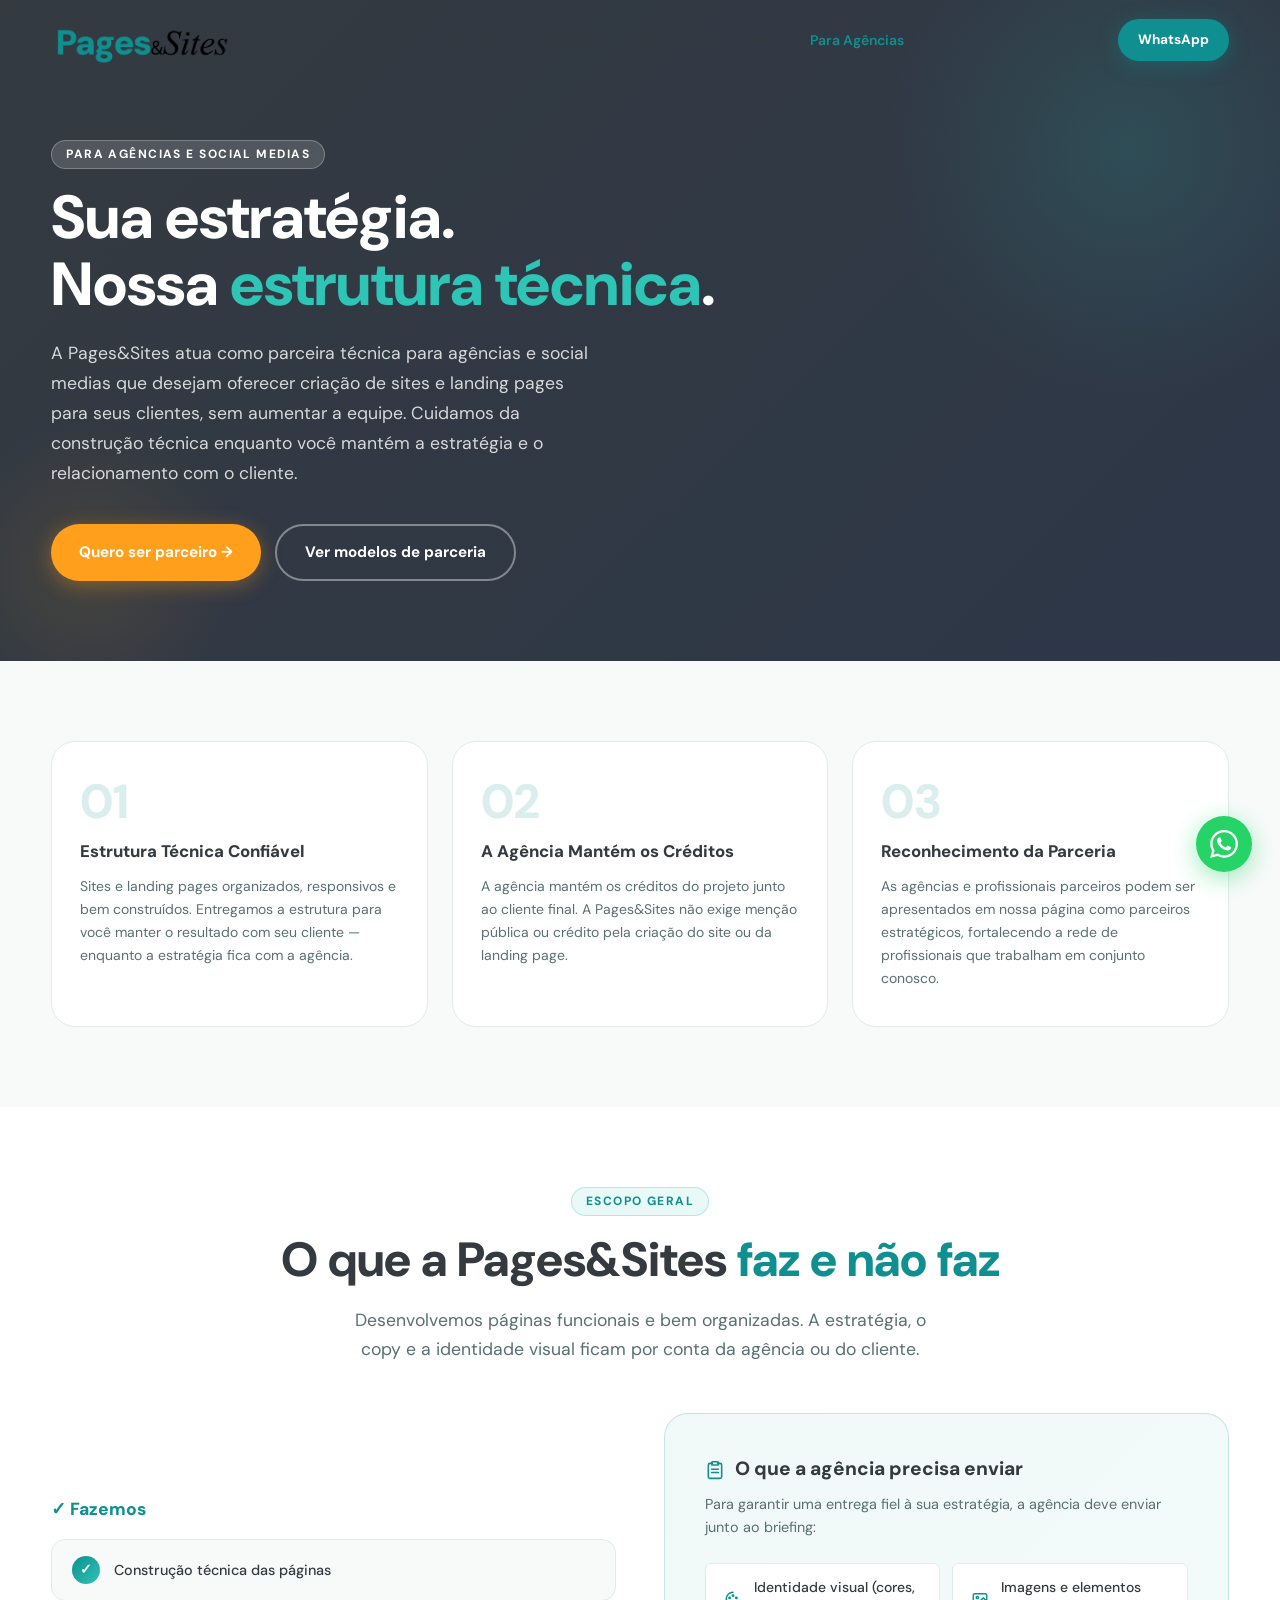
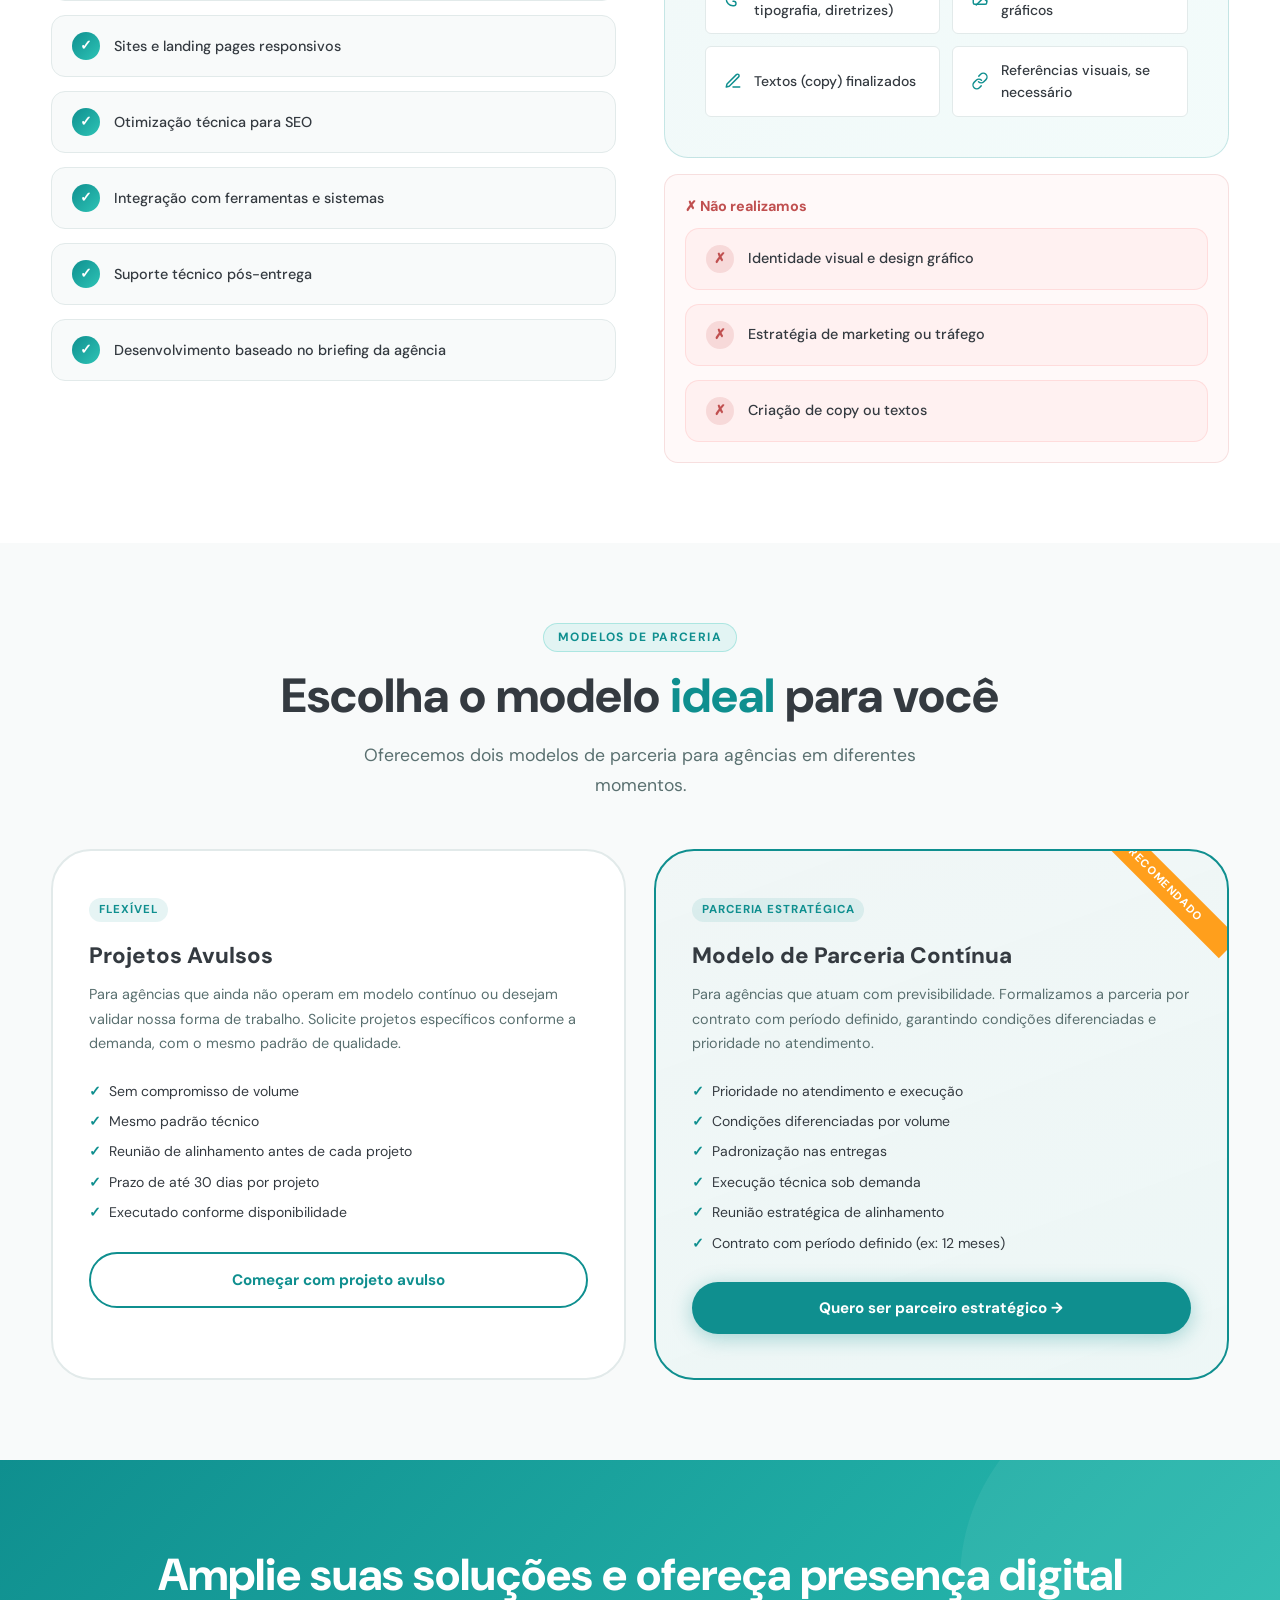
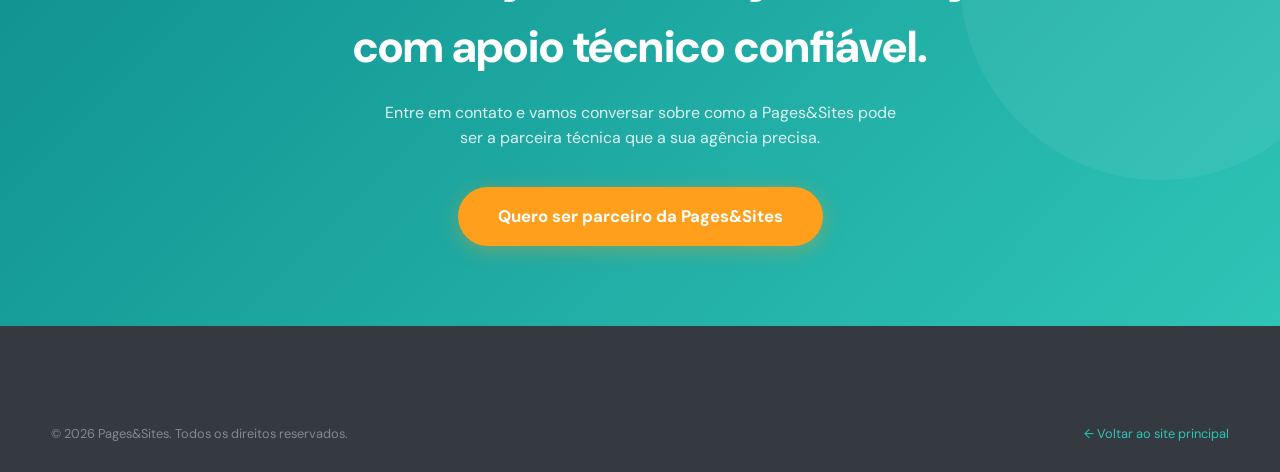
==== commit 8ee9f1b7: "atualizando textos e responsabilidades" ====
--- a/para-agencias.html
+++ b/para-agencias.html
@@ -294,7 +294,7 @@
     <div class="agencies-hero-content">
       <span class="section-label">Para Agências e Social Medias</span>
       <h1>Sua estratégia.<br>Nossa <span>estrutura técnica</span>.</h1>
-      <p>A Pages&amp;Sites atua como parceira técnica para agências e social medias que desejam oferecer criação de sites e landing pages para seus clientes, sem aumentar a equipe.</p>
+      <p>A Pages&amp;Sites atua como parceira técnica para agências e social medias que desejam oferecer criação de sites e landing pages para seus clientes, sem aumentar a equipe. Cuidamos da construção técnica enquanto você mantém a estratégia e o relacionamento com o cliente.</p>
       <div style="display:flex;gap:14px;flex-wrap:wrap;">
         <a href="https://wa.me/5500000000000" target="_blank" class="btn btn-orange">
           Quero ser parceiro →
@@ -314,17 +314,17 @@
       <div class="benefit-card fade-up">
         <div class="benefit-num">01</div>
         <h3>Estrutura Técnica Confiável</h3>
-        <p>Sites e landing pages responsivos, organizados e bem construídos. Entregamos a estrutura para você manter o resultado com seu cliente.</p>
+        <p>Sites e landing pages organizados, responsivos e bem construídos. Entregamos a estrutura para você manter o resultado com seu cliente — enquanto a estratégia fica com a agência.</p>
       </div>
       <div class="benefit-card fade-up">
         <div class="benefit-num">02</div>
-        <h3>Você Mantém os Créditos</h3>
-        <p>A agência mantém os créditos do projeto. Não exigimos menção pública ou crédito junto ao cliente final.</p>
+        <h3>A Agência Mantém os Créditos</h3>
+        <p>A agência mantém os créditos do projeto junto ao cliente final. A Pages&amp;Sites não exige menção pública ou crédito pela criação do site ou da landing page.</p>
       </div>
       <div class="benefit-card fade-up">
         <div class="benefit-num">03</div>
         <h3>Reconhecimento da Parceria</h3>
-        <p>Agências parceiras podem ser apresentadas em nossa página como parceiros estratégicos, fortalecendo a rede de profissionais.</p>
+        <p>As agências e profissionais parceiros podem ser apresentados em nossa página como parceiros estratégicos, fortalecendo a rede de profissionais que trabalham em conjunto conosco.</p>
       </div>
     </div>
   </div>
@@ -336,6 +336,7 @@
     <div style="text-align:center;margin-bottom:0">
       <span class="section-label">Escopo Geral</span>
       <h2 class="section-title">O que a Pages&amp;Sites <span class="highlight">faz e não faz</span></h2>
+      <p class="section-subtitle" style="max-width:600px;margin:12px auto 0">Desenvolvemos páginas funcionais e bem organizadas. A estratégia, o copy e a identidade visual ficam por conta da agência ou do cliente.</p>
     </div>
     <div class="scope-grid">
       <div>
--- a/style.css
+++ b/style.css
@@ -59,7 +59,7 @@
 }
 
 /* ─── Utility ─── */
-.container { max-width: 1180px; margin: 0 auto; padding: 0 24px; }
+.container { max-width: 1440px; margin: 0 auto; padding: 0 clamp(24px, 4vw, 60px); }
 .section-label {
   display: inline-block;
   font-family: var(--font-display);
@@ -85,7 +85,7 @@
 .section-subtitle {
   font-size: 1.1rem;
   color: var(--gray-600);
-  max-width: 560px;
+  max-width: 640px;
   line-height: 1.7;
 }
 .highlight { color: var(--teal-dark); }
@@ -449,14 +449,14 @@
 .timeline {
   position: relative;
   display: grid;
-  grid-template-columns: repeat(5, 1fr);
+  grid-template-columns: repeat(6, 1fr);
   gap: 0;
   margin-bottom: 64px;
 }
 .timeline::before {
   content: '';
   position: absolute;
-  top: 32px; left: calc(10% + 16px); right: calc(10% + 16px);
+  top: 32px; left: calc(8.33% + 16px); right: calc(8.33% + 16px);
   height: 3px;
   background: linear-gradient(90deg, var(--teal-dark), var(--teal-light));
   border-radius: 2px;
@@ -1043,6 +1043,18 @@
 .faq-sidebar p { color: var(--gray-600); line-height: 1.7; margin-bottom: 28px; }
 
 .faq-list { display: flex; flex-direction: column; gap: 12px; }
+.faq-category {
+  font-family: var(--font-display);
+  font-size: .75rem;
+  font-weight: 700;
+  text-transform: uppercase;
+  letter-spacing: .1em;
+  color: var(--teal-dark);
+  margin-top: 12px;
+  margin-bottom: 4px;
+  padding: 6px 0 4px;
+  border-bottom: 1px solid rgba(15,143,143,.2);
+}
 .faq-item {
   border: 1px solid var(--gray-200);
   border-radius: var(--radius-md);
@@ -1398,6 +1410,15 @@
 /* ════════════════════════════════════════
    RESPONSIVE
 ════════════════════════════════════════ */
+@media (min-width: 1440px) {
+  .hero-grid { gap: 100px; grid-template-columns: 1fr 1.1fr; }
+  .diff-grid { gap: 100px; }
+  .about-grid { gap: 100px; }
+  .cta-grid { gap: 80px; }
+  .services-grid { gap: 32px; }
+  .services-grid-bottom { gap: 32px; }
+}
+
 @media (max-width: 1024px) {
   .hero-grid { grid-template-columns: 1fr; gap: 48px; }
   .hero-visual { max-width: 540px; margin: 0 auto; }
@@ -1420,10 +1441,10 @@
   .nav-cta .btn-secondary { display: none; }
   .hamburger { display: flex; }
 
-  .timeline { grid-template-columns: 1fr; gap: 16px; }
+  .timeline { grid-template-columns: repeat(3, 1fr); gap: 32px 0; }
   .timeline::before { display: none; }
-  .timeline-step { flex-direction: row; text-align: left; gap: 16px; align-items: flex-start; }
-  .timeline-num { min-width: 48px; height: 48px; font-size: 1.1rem; margin-bottom: 0; }
+  .timeline-step { flex-direction: column; text-align: center; gap: 0; align-items: center; }
+  .timeline-num { min-width: 48px; height: 48px; width: 48px; font-size: 1.1rem; margin-bottom: 12px; }
 
   .services-grid, .services-grid-bottom { grid-template-columns: 1fr; }
   .agencies-cards { grid-template-columns: 1fr; }
@@ -1451,6 +1472,7 @@
   .sectors-grid { grid-template-columns: 1fr; }
   .cta-form { padding: 28px 20px; }
   .btn { padding: 12px 20px; font-size: .875rem; }
+  .timeline { grid-template-columns: 1fr 1fr; gap: 24px 0; }
 }
 
 /* ─── Scroll animations ─── */
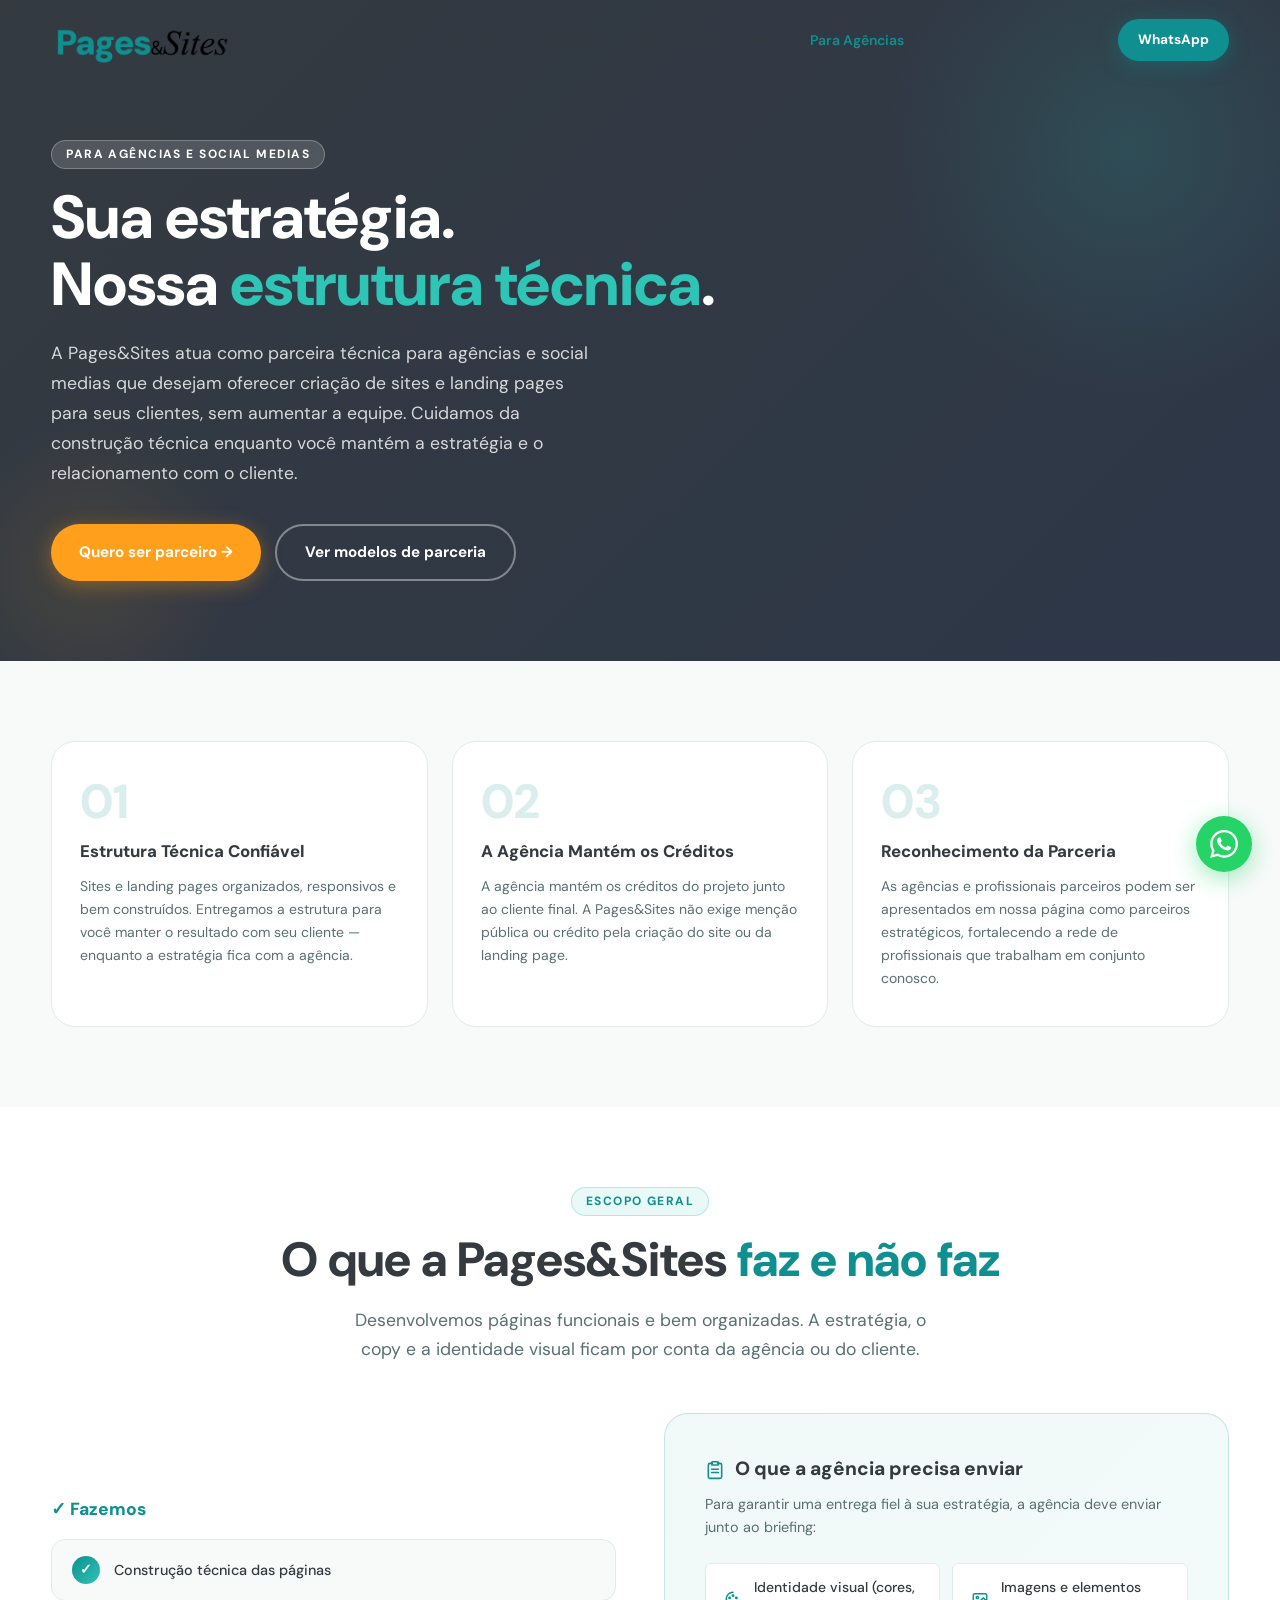
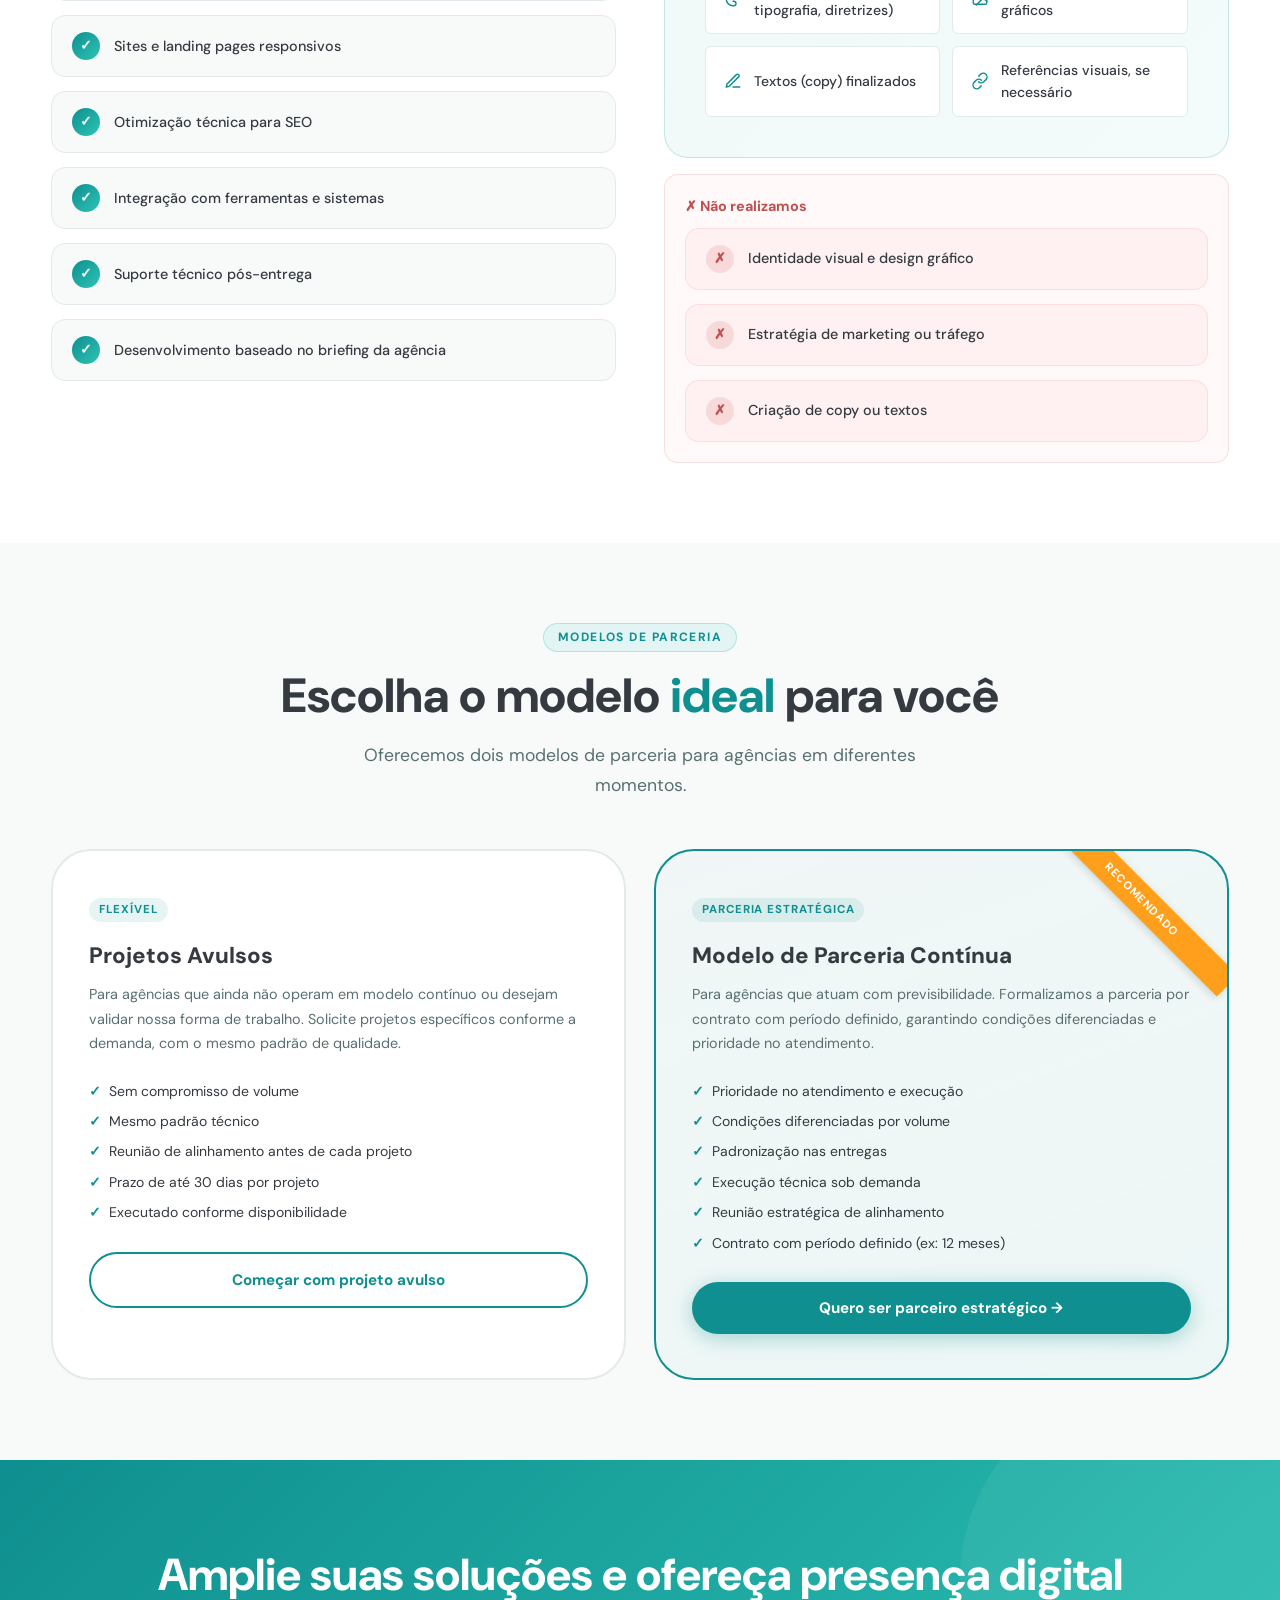
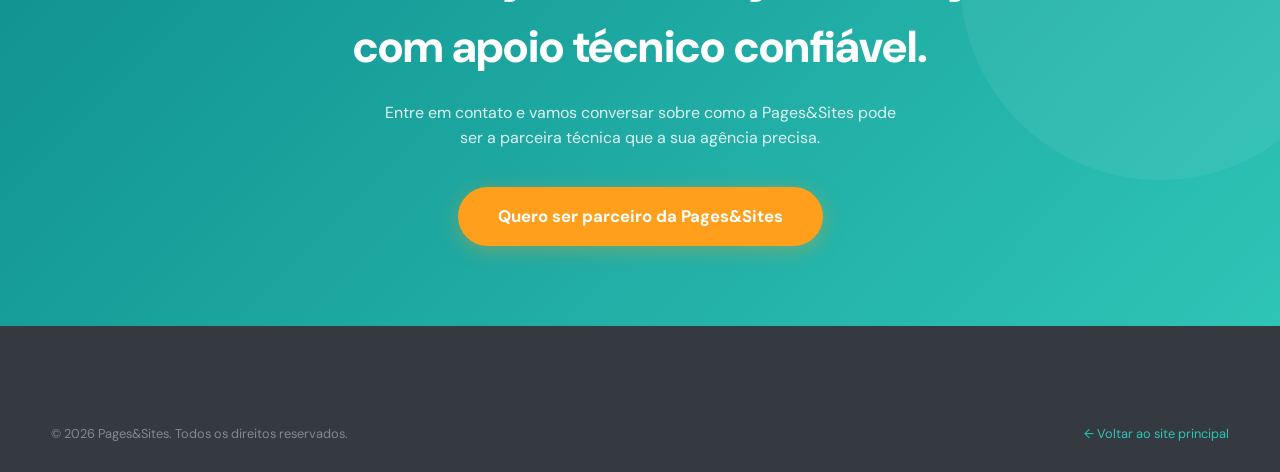
==== commit 47f349b1: "arrumando responsisividades" ====
--- a/para-agencias.html
+++ b/para-agencias.html
@@ -211,7 +211,7 @@
     .model-card.highlight-card::before {
       content: 'Recomendado';
       position: absolute;
-      top: 20px; right: -28px;
+      top: 34px; right: -36px;
       background: var(--orange);
       color: white;
       font-family: var(--font-display);
@@ -219,8 +219,9 @@
       font-weight: 700;
       letter-spacing: .08em;
       text-transform: uppercase;
-      padding: 5px 40px;
+      padding: 6px 72px;
       transform: rotate(45deg);
+      box-shadow: 0 2px 8px rgba(0,0,0,.15);
     }
     .model-card h3 {
       font-family: var(--font-display);
@@ -265,7 +266,7 @@
 <body>
 
 <!-- Floating WhatsApp -->
-<a href="https://wa.me/5500000000000" target="_blank" class="whatsapp-float">
+<a href="https://wa.me/5511933460090" target="_blank" class="whatsapp-float">
   <svg viewBox="0 0 24 24" xmlns="http://www.w3.org/2000/svg"><path d="M17.472 14.382c-.297-.149-1.758-.867-2.03-.967-.273-.099-.471-.148-.67.15-.197.297-.767.966-.94 1.164-.173.199-.347.223-.644.075-.297-.15-1.255-.463-2.39-1.475-.883-.788-1.48-1.761-1.653-2.059-.173-.297-.018-.458.13-.606.134-.133.298-.347.446-.52.149-.174.198-.298.298-.497.099-.198.05-.371-.025-.52-.075-.149-.669-1.612-.916-2.207-.242-.579-.487-.5-.669-.51-.173-.008-.371-.01-.57-.01-.198 0-.52.074-.792.372-.272.297-1.04 1.016-1.04 2.479 0 1.462 1.065 2.875 1.213 3.074.149.198 2.096 3.2 5.077 4.487.709.306 1.262.489 1.694.625.712.227 1.36.195 1.871.118.571-.085 1.758-.719 2.006-1.413.248-.694.248-1.289.173-1.413-.074-.124-.272-.198-.57-.347m-5.421 7.403h-.004a9.87 9.87 0 01-5.031-1.378l-.361-.214-3.741.982.998-3.648-.235-.374a9.86 9.86 0 01-1.51-5.26c.001-5.45 4.436-9.884 9.888-9.884 2.64 0 5.122 1.03 6.988 2.898a9.825 9.825 0 012.893 6.994c-.003 5.45-4.437 9.884-9.885 9.884m8.413-18.297A11.815 11.815 0 0012.05 0C5.495 0 .16 5.335.157 11.892c0 2.096.547 4.142 1.588 5.945L.057 24l6.305-1.654a11.882 11.882 0 005.683 1.448h.005c6.554 0 11.890-5.335 11.893-11.893a11.821 11.821 0 00-3.48-8.413z"/></svg>
 </a>
 
@@ -273,7 +274,7 @@
 <nav class="navbar scrolled" id="navbar">
   <div class="container nav-inner">
     <a href="index.html" class="nav-logo" aria-label="Pages e Sites">
-      <img src="image.png" alt="Pages e Sites" class="logo-image logo-image-nav" />
+      <img src="logo.png" alt="Pages e Sites" class="logo-image logo-image-nav" />
     </a>
     <ul class="nav-links">
       <li><a href="index.html#servicos">Serviços</a></li>
@@ -283,7 +284,7 @@
       <li><a href="para-agencias.html" style="color:var(--teal-dark)">Para Agências</a></li>
     </ul>
     <div class="nav-cta">
-      <a href="https://wa.me/5500000000000" target="_blank" class="btn btn-primary">WhatsApp</a>
+      <a href="https://wa.me/5511933460090" target="_blank" class="btn btn-primary">WhatsApp</a>
     </div>
   </div>
 </nav>
@@ -296,7 +297,7 @@
       <h1>Sua estratégia.<br>Nossa <span>estrutura técnica</span>.</h1>
       <p>A Pages&amp;Sites atua como parceira técnica para agências e social medias que desejam oferecer criação de sites e landing pages para seus clientes, sem aumentar a equipe. Cuidamos da construção técnica enquanto você mantém a estratégia e o relacionamento com o cliente.</p>
       <div style="display:flex;gap:14px;flex-wrap:wrap;">
-        <a href="https://wa.me/5500000000000" target="_blank" class="btn btn-orange">
+        <a href="https://wa.me/5511933460090" target="_blank" class="btn btn-orange">
           Quero ser parceiro →
         </a>
         <a href="#modelos" class="btn btn-secondary" style="border-color:rgba(255,255,255,.4);color:white">
@@ -396,7 +397,7 @@
           <li>Prazo de até 30 dias por projeto</li>
           <li>Executado conforme disponibilidade</li>
         </ul>
-        <a href="https://wa.me/5500000000000" target="_blank" class="btn btn-secondary" style="width:100%;justify-content:center">Começar com projeto avulso</a>
+        <a href="https://wa.me/5511933460090" target="_blank" class="btn btn-secondary" style="width:100%;justify-content:center">Começar com projeto avulso</a>
       </div>
 
       <div class="model-card highlight-card">
@@ -411,7 +412,7 @@
           <li>Reunião estratégica de alinhamento</li>
           <li>Contrato com período definido (ex: 12 meses)</li>
         </ul>
-        <a href="https://wa.me/5500000000000" target="_blank" class="btn btn-primary" style="width:100%;justify-content:center">Quero ser parceiro estratégico →</a>
+        <a href="https://wa.me/5511933460090" target="_blank" class="btn btn-primary" style="width:100%;justify-content:center">Quero ser parceiro estratégico →</a>
       </div>
     </div>
   </div>
@@ -427,7 +428,7 @@
     <p style="color:rgba(255,255,255,.85);font-size:1rem;margin-bottom:36px;max-width:520px;margin-left:auto;margin-right:auto">
       Entre em contato e vamos conversar sobre como a Pages&amp;Sites pode ser a parceira técnica que a sua agência precisa.
     </p>
-    <a href="https://wa.me/5500000000000" target="_blank" class="btn btn-orange" style="font-size:1.05rem;padding:16px 40px">
+    <a href="https://wa.me/5511933460090" target="_blank" class="btn btn-orange" style="font-size:1.05rem;padding:16px 40px">
       Quero ser parceiro da Pages&amp;Sites
     </a>
   </div>
--- a/style.css
+++ b/style.css
@@ -34,7 +34,7 @@
 
 /* ─── Reset & Base ─── */
 *, *::before, *::after { box-sizing: border-box; margin: 0; padding: 0; }
-html { scroll-behavior: smooth; font-size: 16px; }
+html { scroll-behavior: smooth; font-size: 16px; overflow-x: hidden; }
 body {
   font-family: var(--font-body);
   color: var(--text-dark);
@@ -281,9 +281,10 @@
 ════════════════════════════════════════ */
 .hero {
   min-height: 100vh;
-  display: flex;
-  align-items: center;
-  padding: 120px 0 80px;
+  min-height: 100dvh;
+  display: flex;
+  align-items: center;
+  padding: 100px 0 60px;
   background: linear-gradient(135deg, #e8f7f7 0%, var(--bg-white) 55%, #fff8ef 100%);
   position: relative;
   overflow: hidden;
@@ -319,7 +320,7 @@
   border: 1px solid rgba(15,143,143,.2);
   border-radius: 99px;
   padding: 6px 16px 6px 8px;
-  margin-bottom: 28px;
+  margin-bottom: 20px;
   font-size: .85rem;
   font-weight: 500;
   color: var(--teal-dark);
@@ -336,11 +337,11 @@
 }
 .hero-title {
   font-family: var(--font-display);
-  font-size: clamp(2.4rem, 5vw, 3.8rem);
+  font-size: clamp(1.9rem, 3.2vw, 2.8rem);
   font-weight: 800;
   line-height: 1.1;
   color: var(--text-dark);
-  margin-bottom: 22px;
+  margin-bottom: 16px;
 }
 .hero-title .line-accent {
   color: var(--teal-dark);
@@ -362,10 +363,10 @@
   }
 }
 .hero-sub {
-  font-size: 1.1rem;
+  font-size: 1rem;
   color: var(--gray-600);
-  line-height: 1.75;
-  margin-bottom: 38px;
+  line-height: 1.7;
+  margin-bottom: 28px;
   max-width: 480px;
 }
 .hero-actions { display: flex; gap: 14px; flex-wrap: wrap; }
@@ -421,8 +422,8 @@
 .hero-stats {
   display: flex;
   gap: 40px;
-  margin-top: 44px;
-  padding-top: 36px;
+  margin-top: 28px;
+  padding-top: 24px;
   border-top: 1px solid var(--gray-200);
 }
 .stat-item { text-align: left; }
@@ -650,7 +651,11 @@
   background: rgba(255,255,255,.08);
   border-radius: 50%;
 }
-.mvv-content-inner { position: relative; z-index: 1; }
+.mvv-content-inner {
+  position: relative;
+  z-index: 1;
+  transition: opacity .22s ease, transform .22s ease;
+}
 .mvv-content h3 {
   font-family: var(--font-display);
   font-size: 1.1rem;
@@ -687,24 +692,25 @@
 
 .services-grid {
   display: grid;
-  grid-template-columns: repeat(3, 1fr);
-  gap: 24px;
-  margin-bottom: 24px;
-}
-.services-grid-bottom {
-  display: grid;
   grid-template-columns: repeat(2, 1fr);
   gap: 24px;
+}
+.services-grid-bottom {
+  display: none;
 }
 .service-card {
   background: var(--bg-white);
   border: 2px solid var(--gray-200);
   border-radius: var(--radius-lg);
   padding: 36px 30px;
-  transition: var(--transition);
+  transition:
+    transform .45s cubic-bezier(.34,1.56,.64,1),
+    box-shadow .4s cubic-bezier(.25,.8,.25,1),
+    border-color .3s ease;
   position: relative;
   overflow: hidden;
   cursor: default;
+  will-change: transform;
 }
 .service-card::before {
   content: '';
@@ -713,20 +719,24 @@
   height: 4px;
   background: linear-gradient(90deg, var(--teal-dark), var(--teal-light));
   opacity: 0;
-  transition: opacity var(--transition);
-}
-.service-card:hover {
+  transition: opacity .35s ease;
+}
+.services .service-card:hover {
   border-color: var(--teal-light);
-  box-shadow: var(--shadow-md);
-  transform: translateY(-4px);
-}
-.service-card:hover::before { opacity: 1; }
+  box-shadow: 0 22px 50px rgba(15,143,143,.18), 0 6px 18px rgba(15,143,143,.1);
+  transform: translateY(-12px) scale(1.015);
+}
+.services .service-card:hover::before { opacity: 1; }
 .service-card.featured {
   background: linear-gradient(135deg, var(--teal-dark), var(--teal-light));
   border-color: transparent;
   color: white;
 }
 .service-card.featured::before { opacity: 1; background: rgba(255,255,255,.2); height: 100%; top:0; }
+.services .service-card.featured:hover {
+  box-shadow: 0 26px 60px rgba(15,143,143,.45), 0 8px 24px rgba(15,143,143,.25);
+  transform: translateY(-12px) scale(1.015);
+}
 .service-emoji {
   width: 44px;
   height: 44px;
@@ -790,39 +800,90 @@
 .partners-header { text-align: center; margin-bottom: 60px; }
 .partners-header .section-subtitle { margin: 0 auto; }
 
-/* ⚠️ IMAGEM EXTERNA: logos dos parceiros — substitua os placeholders */
-.partners-carousel-wrapper {
-  overflow: hidden;
+/* Partner cards grid */
+.partners-cards-grid {
+  display: grid;
+  grid-template-columns: repeat(3, 1fr);
+  gap: 28px;
   margin-bottom: 60px;
-  -webkit-mask: linear-gradient(90deg, transparent, black 15%, black 85%, transparent);
-  mask: linear-gradient(90deg, transparent, black 15%, black 85%, transparent);
-}
-.partners-carousel {
-  display: flex;
-  gap: 40px;
-  animation: slide-logos 20s linear infinite;
-  width: max-content;
-}
-@keyframes slide-logos {
-  from { transform: translateX(0); }
-  to { transform: translateX(-50%); }
-}
-.partner-logo {
-  display: flex;
-  align-items: center;
-  justify-content: center;
-  width: 160px; height: 70px;
+}
+.partner-card {
   background: var(--white);
   border: 1px solid var(--gray-200);
   border-radius: var(--radius-md);
-  font-family: var(--font-display);
+  padding: 36px 28px 28px;
+  display: flex;
+  flex-direction: column;
+  align-items: center;
+  text-align: center;
+  gap: 20px;
+}
+.partners-cards-grid .partner-card {
+  transition: border-color .3s cubic-bezier(.25,.8,.25,1),
+              box-shadow .3s cubic-bezier(.25,.8,.25,1),
+              transform .3s cubic-bezier(.25,.8,.25,1);
+}
+.partners-cards-grid .partner-card:hover {
+  border-color: var(--teal-light);
+  box-shadow: var(--shadow-md);
+  transform: translateY(-5px);
+}
+.partner-card-logo {
+  width: 140px;
+  height: 90px;
+  display: flex;
+  align-items: center;
+  justify-content: center;
+}
+.partner-card-logo img {
+  max-width: 100%;
+  max-height: 100%;
+  object-fit: contain;
+  border-radius: var(--radius-sm);
+}
+.partner-card-logo--photo {
+  width: 88px;
+  height: 88px;
+  border-radius: 50%;
+  overflow: hidden;
+  border: 3px solid var(--gray-200);
+  flex-shrink: 0;
+}
+.partner-card-logo--photo img {
+  width: 100%;
+  height: 100%;
+  object-fit: cover;
+  border-radius: 50%;
+}
+.partner-card-info {
+  display: flex;
+  flex-direction: column;
+  align-items: center;
+  gap: 8px;
+}
+.partner-card-name {
+  font-family: var(--font-display);
+  font-size: 1.1rem;
+  font-weight: 800;
+  color: var(--text-dark);
+}
+.partner-card-tag {
+  display: inline-block;
+  background: var(--gray-100);
+  color: var(--teal-dark);
+  font-size: .72rem;
   font-weight: 700;
-  font-size: .85rem;
-  color: var(--gray-400);
-  flex-shrink: 0;
-  transition: var(--transition);
-}
-.partner-logo:hover { border-color: var(--teal-light); color: var(--teal-dark); }
+  letter-spacing: .05em;
+  text-transform: uppercase;
+  padding: 4px 14px;
+  border-radius: 100px;
+}
+.partner-card-desc {
+  font-size: .88rem;
+  color: var(--gray-600);
+  line-height: 1.55;
+  max-width: 260px;
+}
 
 .partners-sectors h3 {
   font-family: var(--font-display);
@@ -883,14 +944,24 @@
 
 .testimonials-track-wrapper {
   overflow: hidden;
+  -webkit-mask: linear-gradient(90deg, transparent, black 8%, black 92%, transparent);
+  mask: linear-gradient(90deg, transparent, black 8%, black 92%, transparent);
 }
 .testimonials-track {
   display: flex;
   gap: 24px;
-  transition: transform .5s cubic-bezier(.25,.8,.25,1);
+  width: max-content;
+  animation: slide-testimonials 45s linear infinite;
+}
+.testimonials-track-wrapper:hover .testimonials-track {
+  animation-play-state: paused;
+}
+@keyframes slide-testimonials {
+  from { transform: translateX(0); }
+  to   { transform: translateX(-50%); }
 }
 .testimonial-card {
-  min-width: calc(33.333% - 16px);
+  width: clamp(280px, 30vw, 420px);
   background: var(--bg-white);
   border: 1px solid var(--gray-200);
   border-radius: var(--radius-lg);
@@ -1416,12 +1487,12 @@
   .about-grid { gap: 100px; }
   .cta-grid { gap: 80px; }
   .services-grid { gap: 32px; }
-  .services-grid-bottom { gap: 32px; }
 }
 
 @media (max-width: 1024px) {
-  .hero-grid { grid-template-columns: 1fr; gap: 48px; }
-  .hero-visual { max-width: 540px; margin: 0 auto; }
+  .hero-grid { grid-template-columns: 1fr; gap: 0; }
+  .hero-visual { display: none; }
+  .hero { padding: 110px 0 60px; min-height: auto; }
   .diff-grid { grid-template-columns: 1fr; }
   .about-grid { grid-template-columns: 1fr; }
   .about-content { order: 1; }
@@ -1432,6 +1503,7 @@
   .services-grid { grid-template-columns: 1fr 1fr; }
   .footer-grid { grid-template-columns: 1fr 1fr; gap: 36px; }
   .sectors-grid { grid-template-columns: repeat(2, 1fr); }
+  .partners-cards-grid { grid-template-columns: 1fr; max-width: 420px; margin-left: auto; margin-right: auto; }
   .faq-layout { grid-template-columns: 1fr; gap: 40px; }
   .faq-sidebar { position: static; }
 }
@@ -1446,14 +1518,15 @@
   .timeline-step { flex-direction: column; text-align: center; gap: 0; align-items: center; }
   .timeline-num { min-width: 48px; height: 48px; width: 48px; font-size: 1.1rem; margin-bottom: 12px; }
 
-  .services-grid, .services-grid-bottom { grid-template-columns: 1fr; }
+  .services-grid { grid-template-columns: 1fr; }
   .agencies-cards { grid-template-columns: 1fr; }
   .agency-flow { padding: 32px 24px; }
   .flow-steps { grid-template-columns: 1fr 1fr; gap: 28px; }
   .flow-steps::before { display: none; }
 
-  .testimonial-card { min-width: 100%; }
+  .testimonial-card { width: clamp(260px, 80vw, 340px); }
   .sectors-grid { grid-template-columns: 1fr 1fr; }
+  .partners-cards-grid { grid-template-columns: 1fr; max-width: 420px; margin-left: auto; margin-right: auto; }
   .footer-grid { grid-template-columns: 1fr; }
 
   .process-cta-box { padding: 28px; }
@@ -1463,11 +1536,27 @@
   .form-row { grid-template-columns: 1fr; }
 
   .hero-card-1, .hero-card-2 { display: none; }
+
+  /* ── Hero: cabe na tela sem scroll ── */
+  .hero { padding: 90px 0 28px; }
+  .hero-badge { margin-bottom: 16px; font-size: .8rem; }
+  .hero-title { font-size: clamp(1.7rem, 5.5vw, 2.4rem); margin-bottom: 14px; line-height: 1.12; }
+  .hero-sub { font-size: .95rem; line-height: 1.65; margin-bottom: 20px; }
+  .hero-actions { gap: 10px; }
+  .hero-stats { margin-top: 22px; padding-top: 18px; }
+  .stat-number { font-size: 1.6rem; }
 }
 
 @media (max-width: 480px) {
-  .hero { padding: 100px 0 60px; }
-  .hero-title { font-size: 2rem; }
+  .hero { padding: 86px 0 24px; }
+  .hero-badge { margin-bottom: 12px; font-size: .76rem; padding: 5px 12px 5px 6px; }
+  .hero-title { font-size: 1.55rem; margin-bottom: 10px; line-height: 1.12; }
+  .hero-sub { font-size: .875rem; line-height: 1.6; margin-bottom: 14px; }
+  .hero-actions { gap: 8px; }
+  .hero-actions .btn { padding: 11px 16px; font-size: .82rem; }
+  .hero-stats { margin-top: 16px; padding-top: 14px; gap: 16px; }
+  .stat-number { font-size: 1.35rem; }
+  .stat-label { font-size: .72rem; }
   .flow-steps { grid-template-columns: 1fr; }
   .sectors-grid { grid-template-columns: 1fr; }
   .cta-form { padding: 28px 20px; }
@@ -1475,6 +1564,45 @@
   .timeline { grid-template-columns: 1fr 1fr; gap: 24px 0; }
 }
 
+@media (max-width: 360px) {
+  .hero { padding: 80px 0 16px; }
+  .hero-sub { display: none; }
+  .hero-title { font-size: 1.42rem; }
+  .hero-stats { margin-top: 10px; padding-top: 10px; gap: 12px; }
+}
+
+/* ── Landscape phones: very limited height ── */
+@media (max-height: 500px) and (orientation: landscape) {
+  .hero { min-height: auto; padding: 76px 0 20px; }
+  .hero-title { font-size: 1.35rem; margin-bottom: 8px; line-height: 1.1; }
+  .hero-sub { display: none; }
+  .hero-badge { margin-bottom: 10px; }
+  .hero-stats { margin-top: 12px; padding-top: 12px; }
+  .hero-visual { display: none; }
+}
+
+/* ════════════════════════════════════════
+   MAX-HEIGHT — hero fits short viewports
+════════════════════════════════════════ */
+@media (max-height: 820px) {
+  .hero { padding: 88px 0 40px; }
+  .hero-title { font-size: clamp(1.7rem, 2.8vw, 2.4rem); margin-bottom: 12px; }
+  .hero-badge { margin-bottom: 14px; }
+  .hero-sub { font-size: .9rem; line-height: 1.6; margin-bottom: 18px; }
+  .hero-stats { margin-top: 20px; padding-top: 16px; }
+  .stat-number { font-size: 1.7rem; }
+}
+
+@media (max-height: 680px) {
+  .hero { padding: 76px 0 24px; }
+  .hero-title { font-size: clamp(1.5rem, 2.4vw, 2rem); margin-bottom: 10px; }
+  .hero-badge { margin-bottom: 10px; font-size: .78rem; }
+  .hero-sub { font-size: .85rem; margin-bottom: 14px; line-height: 1.55; }
+  .hero-stats { margin-top: 14px; padding-top: 12px; }
+  .stat-number { font-size: 1.45rem; }
+  .hero-card-1, .hero-card-2 { display: none; }
+}
+
 /* ─── Scroll animations ─── */
 .fade-up {
   opacity: 0;
